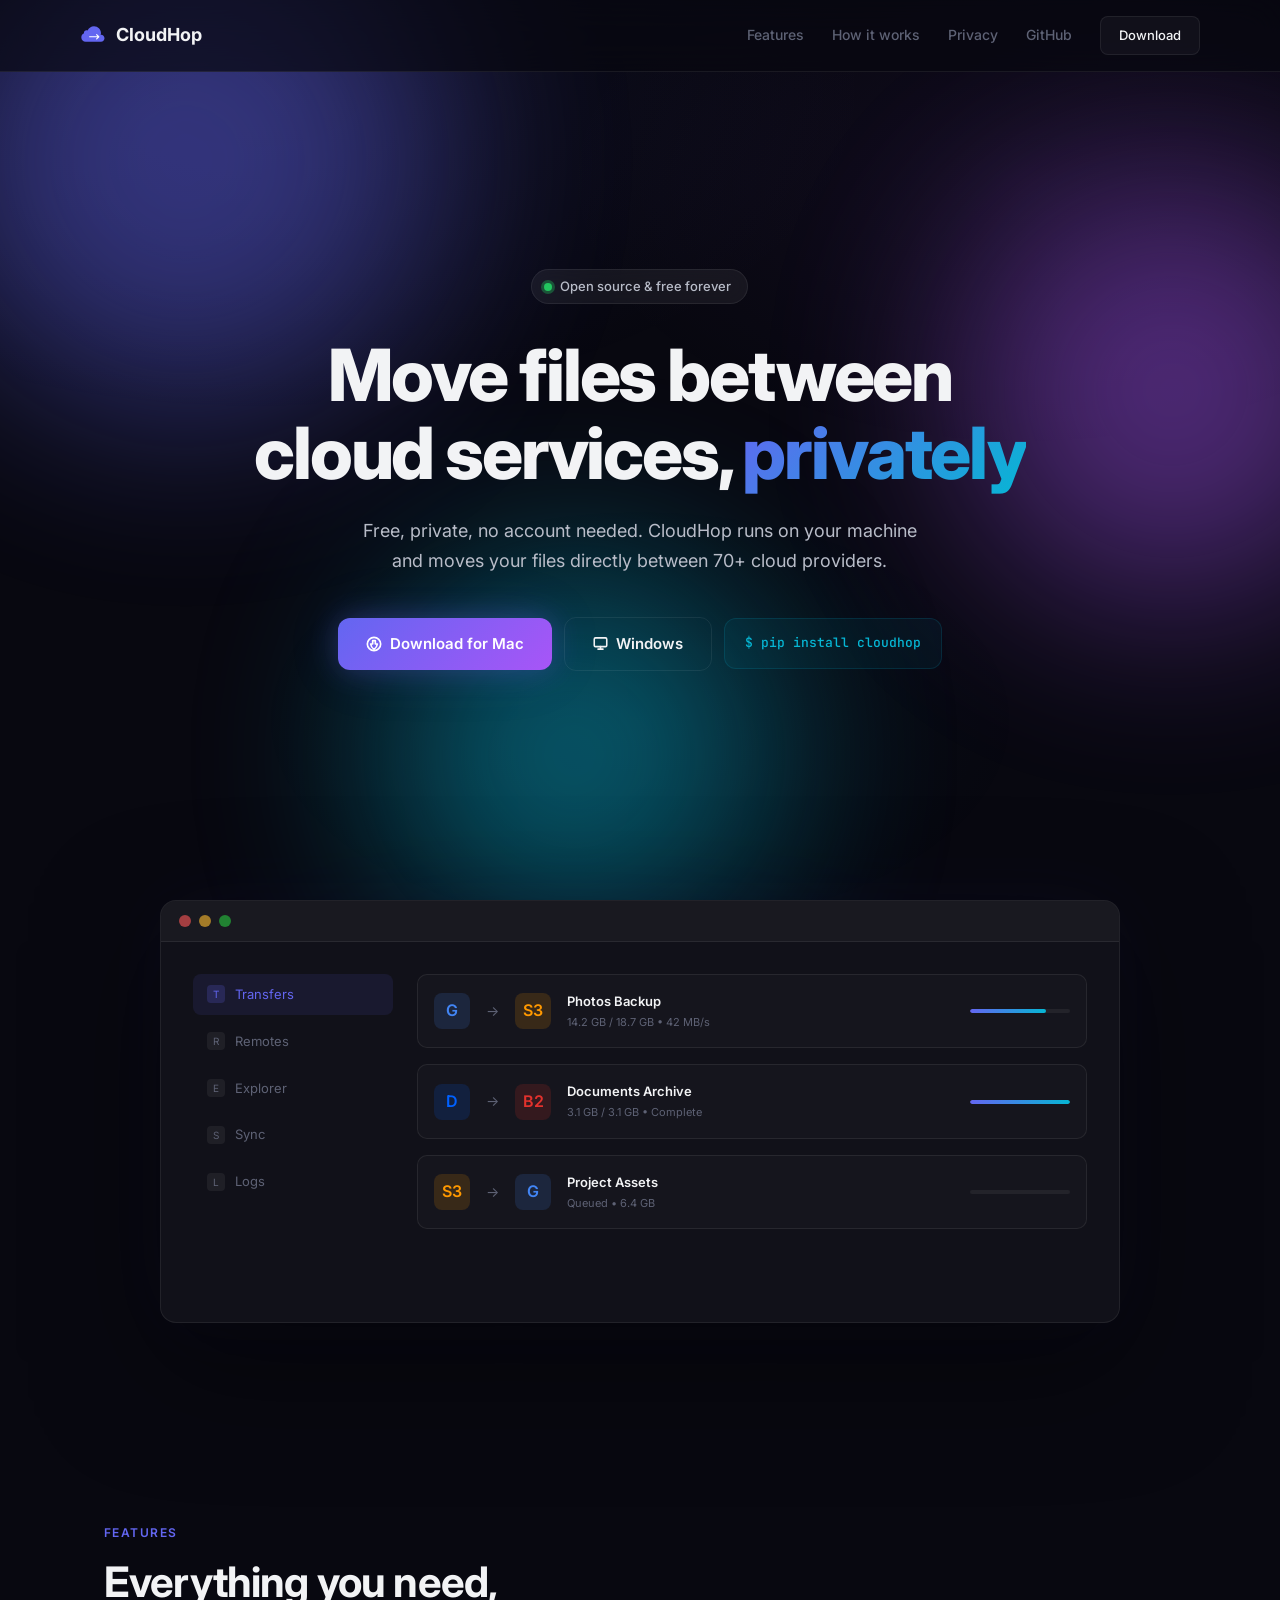
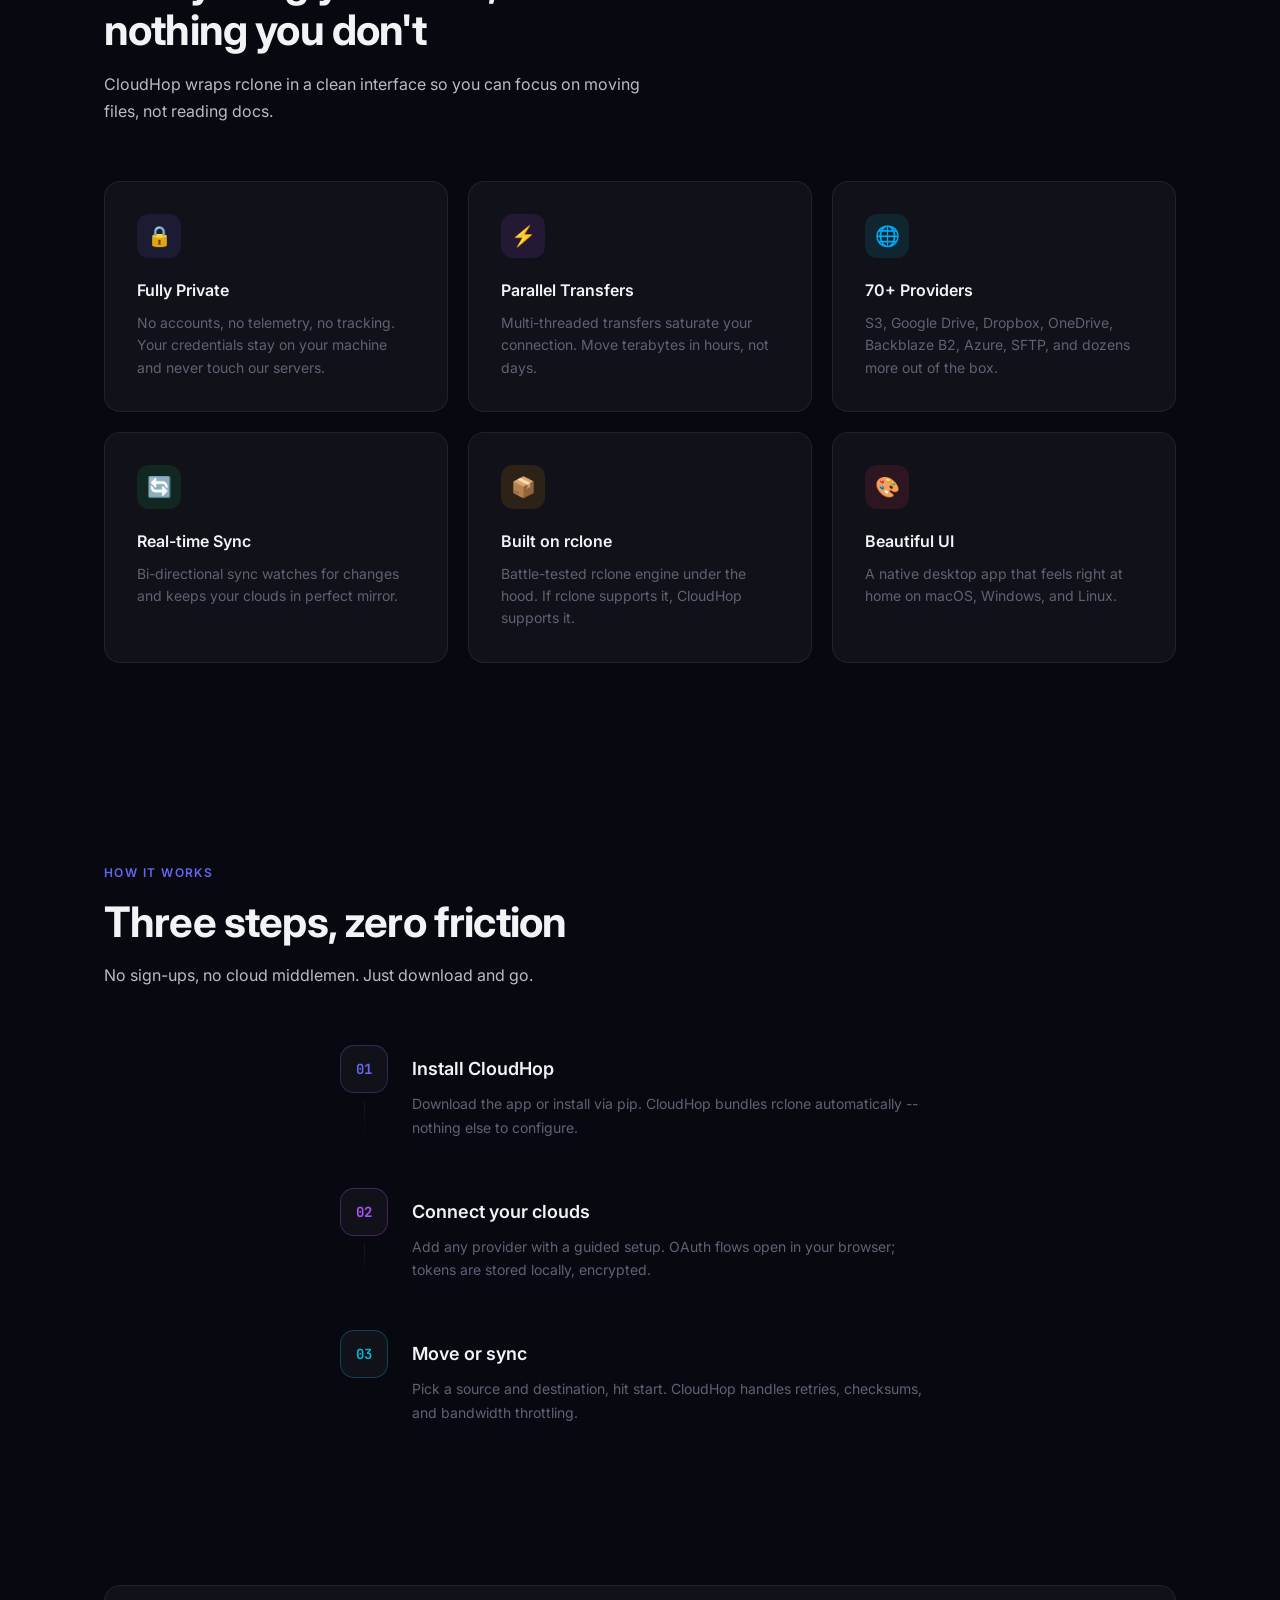
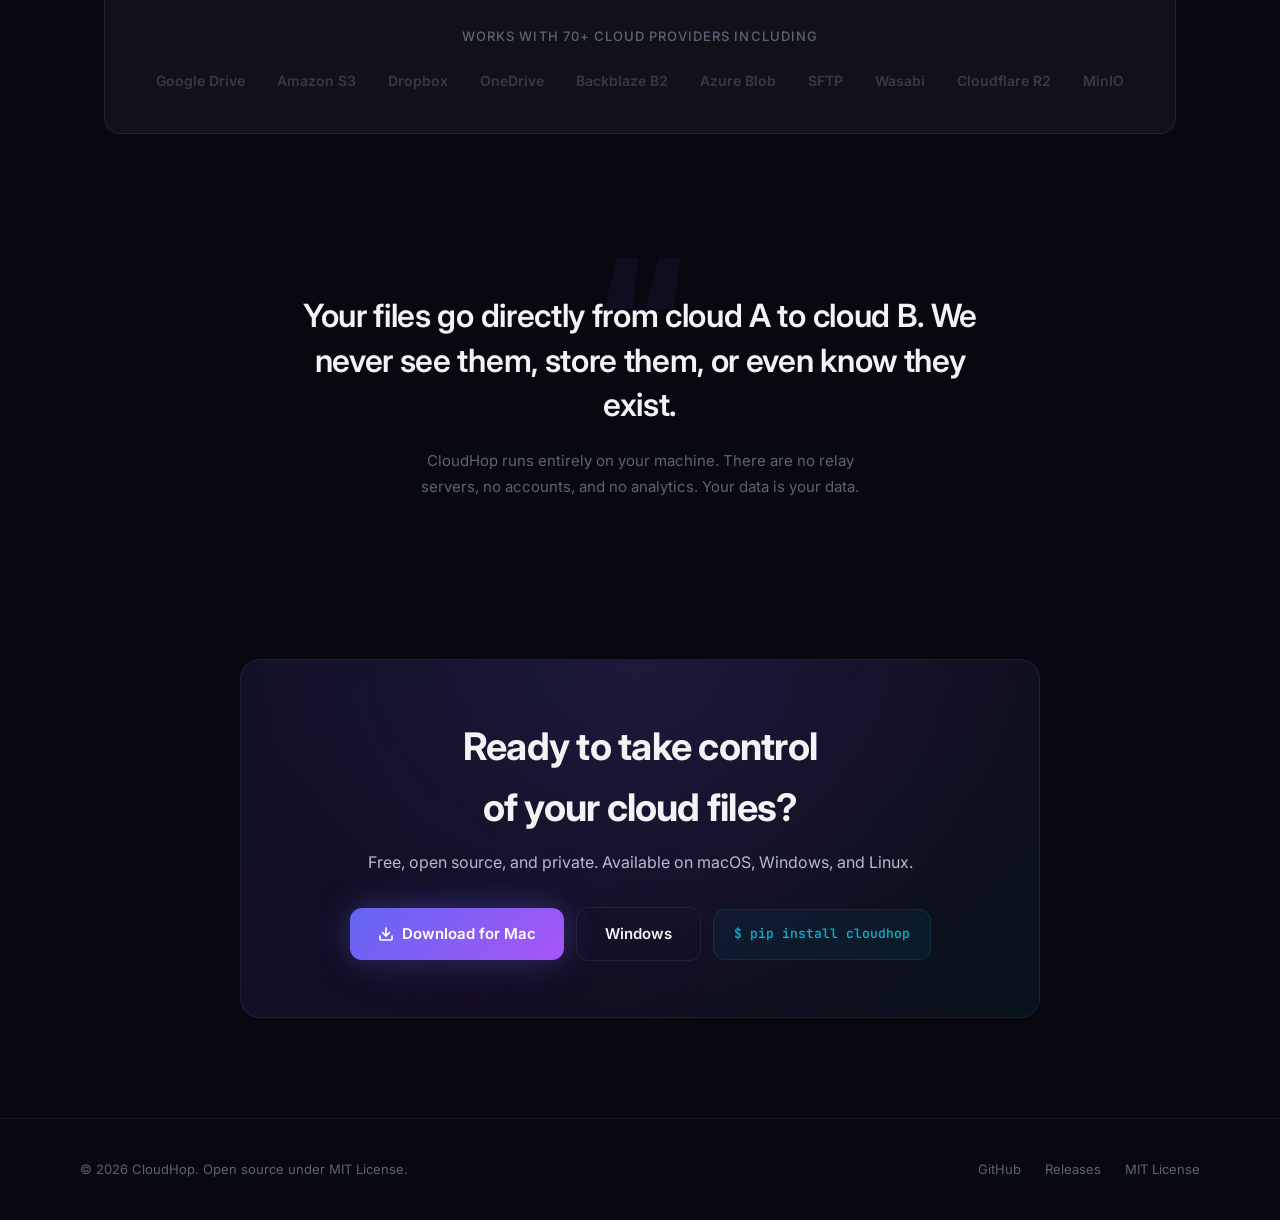
==== index.html @ 7183f5c7 "Replace placeholder logo with official CloudHop SVG" ====
<!DOCTYPE html>
<html lang="en">
<head>
<meta charset="UTF-8">
<meta name="viewport" content="width=device-width, initial-scale=1.0">
<title>CloudHop - Move files between cloud services, privately</title>
<link rel="preconnect" href="https://fonts.googleapis.com">
<link rel="preconnect" href="https://fonts.gstatic.com" crossorigin>
<link href="https://fonts.googleapis.com/css2?family=Inter:wght@400;500;600;700;800&family=JetBrains+Mono:wght@400;500&display=swap" rel="stylesheet">
<style>
/* ── Reset ── */
*, *::before, *::after { margin: 0; padding: 0; box-sizing: border-box; }

/* ── Tokens ── */
:root {
  --bg: #080810;
  --surface: rgba(255,255,255,0.04);
  --border: rgba(255,255,255,0.07);
  --text: #b8bcc8;
  --text-dim: #5e6275;
  --text-bright: #f2f3f5;
  --indigo: #6366f1;
  --purple: #a855f7;
  --cyan: #06b6d4;
  --font: 'Inter', -apple-system, sans-serif;
  --mono: 'JetBrains Mono', monospace;
}

html { scroll-behavior: smooth; }

body {
  font-family: var(--font);
  background: var(--bg);
  color: var(--text);
  line-height: 1.6;
  overflow-x: hidden;
}

/* ── Gradient mesh (variant C background) ── */
body::before {
  content: '';
  position: fixed;
  inset: 0;
  background:
    radial-gradient(ellipse 80% 60% at 20% 10%, rgba(99,102,241,0.08) 0%, transparent 60%),
    radial-gradient(ellipse 60% 50% at 80% 20%, rgba(168,85,247,0.06) 0%, transparent 60%),
    radial-gradient(ellipse 50% 40% at 50% 80%, rgba(6,182,212,0.05) 0%, transparent 60%);
  pointer-events: none;
  z-index: 0;
}

/* ── Utility ── */
.container { max-width: 1120px; margin: 0 auto; padding: 0 24px; position: relative; z-index: 1; }

/* ── Nav ── */
nav {
  position: fixed; top: 0; left: 0; right: 0;
  z-index: 100;
  padding: 16px 24px;
  backdrop-filter: blur(20px);
  background: rgba(8,8,16,0.7);
  border-bottom: 1px solid var(--border);
}
nav .nav-inner {
  max-width: 1120px; margin: 0 auto;
  display: flex; align-items: center; justify-content: space-between;
}
nav .logo {
  font-weight: 700; font-size: 18px; color: var(--text-bright);
  text-decoration: none; display: flex; align-items: center; gap: 8px;
}
nav .logo-icon {
  width: 28px; height: 28px; border-radius: 8px;
  background: linear-gradient(135deg, var(--indigo), var(--cyan));
  display: flex; align-items: center; justify-content: center;
  font-size: 14px;
}
nav .nav-links { display: flex; align-items: center; gap: 28px; }
nav .nav-links a {
  color: var(--text-dim); text-decoration: none; font-size: 14px; font-weight: 500;
  transition: color 0.2s;
}
nav .nav-links a:hover { color: var(--text-bright); }
nav .nav-links .nav-cta {
  padding: 8px 18px; border-radius: 8px; font-size: 13px;
  background: var(--surface); border: 1px solid var(--border);
  color: var(--text-bright); transition: background 0.2s, border-color 0.2s;
}
nav .nav-links .nav-cta:hover { background: rgba(255,255,255,0.08); border-color: rgba(255,255,255,0.14); }

/* ════════════════════════════════════════════
   HERO 1: Orbs + Badge
   ════════════════════════════════════════════ */
.hero {
  position: relative;
  min-height: 100vh;
  display: flex;
  align-items: center;
  justify-content: center;
  text-align: center;
  overflow: hidden;
  padding: 120px 24px 80px;
}

/* ── Floating Orbs ── */
.orb {
  position: absolute;
  border-radius: 50%;
  filter: blur(100px);
  opacity: 0.45;
  pointer-events: none;
  will-change: transform;
}
.orb--indigo {
  width: 500px; height: 500px;
  background: var(--indigo);
  top: -10%; left: -5%;
  animation: drift-indigo 18s ease-in-out infinite;
}
.orb--purple {
  width: 420px; height: 420px;
  background: var(--purple);
  top: 20%; right: -8%;
  animation: drift-purple 22s ease-in-out infinite;
}
.orb--cyan {
  width: 380px; height: 380px;
  background: var(--cyan);
  bottom: -5%; left: 30%;
  animation: drift-cyan 20s ease-in-out infinite;
}

@keyframes drift-indigo {
  0%, 100% { transform: translate(0, 0) scale(1); }
  25%      { transform: translate(60px, 40px) scale(1.05); }
  50%      { transform: translate(30px, 80px) scale(0.95); }
  75%      { transform: translate(-30px, 50px) scale(1.02); }
}
@keyframes drift-purple {
  0%, 100% { transform: translate(0, 0) scale(1); }
  25%      { transform: translate(-50px, 30px) scale(0.97); }
  50%      { transform: translate(-70px, -40px) scale(1.04); }
  75%      { transform: translate(20px, -20px) scale(0.98); }
}
@keyframes drift-cyan {
  0%, 100% { transform: translate(0, 0) scale(1); }
  25%      { transform: translate(40px, -50px) scale(1.03); }
  50%      { transform: translate(-30px, -30px) scale(0.96); }
  75%      { transform: translate(-60px, 20px) scale(1.01); }
}

/* ── Pill Badge ── */
.hero-badge {
  display: inline-flex;
  align-items: center;
  gap: 8px;
  padding: 6px 16px 6px 12px;
  border-radius: 999px;
  background: rgba(255,255,255,0.06);
  border: 1px solid var(--border);
  font-size: 13px;
  font-weight: 500;
  color: var(--text);
  margin-bottom: 32px;
  backdrop-filter: blur(12px);
}
.hero-badge .pulse-dot {
  width: 8px; height: 8px;
  border-radius: 50%;
  background: #22c55e;
  position: relative;
  flex-shrink: 0;
}
.hero-badge .pulse-dot::before {
  content: '';
  position: absolute;
  inset: -3px;
  border-radius: 50%;
  background: rgba(34,197,94,0.35);
  animation: pulse-ring 2s ease-out infinite;
}
@keyframes pulse-ring {
  0%   { transform: scale(1); opacity: 0.6; }
  100% { transform: scale(2.2); opacity: 0; }
}

/* ── Hero Content ── */
.hero-content {
  position: relative;
  z-index: 2;
  max-width: 780px;
}
.hero h1 {
  font-size: clamp(40px, 6vw, 72px);
  font-weight: 800;
  line-height: 1.08;
  color: var(--text-bright);
  letter-spacing: -0.03em;
  margin-bottom: 24px;
}
.hero h1 .gradient-word {
  background: linear-gradient(135deg, var(--indigo), var(--cyan));
  -webkit-background-clip: text;
  -webkit-text-fill-color: transparent;
  background-clip: text;
}
.hero .subtitle {
  font-size: 18px;
  line-height: 1.7;
  color: var(--text);
  max-width: 560px;
  margin: 0 auto 40px;
}

/* ── Hero Buttons ── */
.hero-buttons {
  display: flex;
  align-items: center;
  justify-content: center;
  gap: 12px;
  flex-wrap: wrap;
}
.btn-primary {
  display: inline-flex; align-items: center; gap: 8px;
  padding: 14px 28px;
  border-radius: 12px;
  font-size: 15px; font-weight: 600;
  color: #fff;
  text-decoration: none;
  background: linear-gradient(135deg, var(--indigo), var(--purple));
  border: none; cursor: pointer;
  position: relative;
  transition: transform 0.2s, box-shadow 0.2s;
  box-shadow: 0 0 30px rgba(99,102,241,0.3), 0 0 60px rgba(99,102,241,0.1);
}
.btn-primary:hover {
  transform: translateY(-2px);
  box-shadow: 0 0 40px rgba(99,102,241,0.45), 0 0 80px rgba(99,102,241,0.15);
}
.btn-ghost {
  display: inline-flex; align-items: center; gap: 8px;
  padding: 14px 28px;
  border-radius: 12px;
  font-size: 15px; font-weight: 600;
  color: var(--text-bright);
  text-decoration: none;
  background: transparent;
  border: 1px solid var(--border);
  cursor: pointer;
  transition: background 0.2s, border-color 0.2s;
}
.btn-ghost:hover { background: rgba(255,255,255,0.06); border-color: rgba(255,255,255,0.15); }
.btn-code {
  display: inline-flex; align-items: center; gap: 8px;
  padding: 14px 20px;
  border-radius: 12px;
  font-family: var(--mono);
  font-size: 13px; font-weight: 500;
  color: var(--cyan);
  text-decoration: none;
  background: rgba(6,182,212,0.06);
  border: 1px solid rgba(6,182,212,0.15);
  cursor: pointer;
  transition: background 0.2s, border-color 0.2s;
}
.btn-code:hover { background: rgba(6,182,212,0.1); border-color: rgba(6,182,212,0.25); }

/* ════════════════════════════════════════════
   Floating Screenshot
   ════════════════════════════════════════════ */
.screenshot-section {
  padding: 0 24px 100px;
  position: relative; z-index: 1;
}
.floating-screen {
  max-width: 960px;
  margin: 0 auto;
  border-radius: 16px;
  border: 1px solid var(--border);
  background: var(--surface);
  overflow: hidden;
  box-shadow: 0 40px 120px rgba(0,0,0,0.5), 0 0 80px rgba(99,102,241,0.06);
}
.screen-bar {
  display: flex; align-items: center; gap: 8px;
  padding: 14px 18px;
  background: rgba(255,255,255,0.03);
  border-bottom: 1px solid var(--border);
}
.screen-dot {
  width: 12px; height: 12px; border-radius: 50%;
  background: rgba(255,255,255,0.08);
}
.screen-dot:first-child { background: rgba(255,87,87,0.6); }
.screen-dot:nth-child(2) { background: rgba(255,189,46,0.6); }
.screen-dot:nth-child(3) { background: rgba(39,201,63,0.6); }
.screen-body {
  padding: 32px;
  min-height: 380px;
  display: flex;
  gap: 24px;
}
.screen-sidebar {
  width: 200px;
  flex-shrink: 0;
  display: flex;
  flex-direction: column;
  gap: 6px;
}
.screen-sidebar-item {
  padding: 10px 14px;
  border-radius: 8px;
  font-size: 13px;
  color: var(--text-dim);
  display: flex; align-items: center; gap: 10px;
}
.screen-sidebar-item.active {
  background: rgba(99,102,241,0.1);
  color: var(--indigo);
}
.screen-sidebar-icon {
  width: 18px; height: 18px;
  border-radius: 4px;
  background: rgba(255,255,255,0.06);
  display: flex; align-items: center; justify-content: center;
  font-size: 10px;
}
.screen-sidebar-item.active .screen-sidebar-icon {
  background: rgba(99,102,241,0.2);
}
.screen-main {
  flex: 1;
  display: flex;
  flex-direction: column;
  gap: 16px;
}
.screen-transfer {
  display: flex;
  align-items: center;
  gap: 16px;
  padding: 16px;
  border-radius: 10px;
  background: rgba(255,255,255,0.02);
  border: 1px solid var(--border);
}
.screen-cloud-icon {
  width: 36px; height: 36px;
  border-radius: 8px;
  display: flex; align-items: center; justify-content: center;
  font-size: 16px; font-weight: 600;
  flex-shrink: 0;
}
.screen-cloud-icon.gdrive { background: rgba(66,133,244,0.15); color: #4285f4; }
.screen-cloud-icon.s3 { background: rgba(255,153,0,0.15); color: #ff9900; }
.screen-cloud-icon.drop { background: rgba(0,97,255,0.15); color: #0061ff; }
.screen-cloud-icon.b2 { background: rgba(227,50,45,0.15); color: #e3322d; }
.screen-transfer-arrow {
  color: var(--text-dim); font-size: 14px; flex-shrink: 0;
}
.screen-transfer-info { flex: 1; }
.screen-transfer-name { font-size: 13px; font-weight: 600; color: var(--text-bright); }
.screen-transfer-meta { font-size: 11px; color: var(--text-dim); margin-top: 2px; }
.screen-transfer-progress {
  width: 100px; height: 4px;
  border-radius: 2px;
  background: rgba(255,255,255,0.06);
  overflow: hidden;
  flex-shrink: 0;
}
.screen-transfer-progress-bar {
  height: 100%;
  border-radius: 2px;
  background: linear-gradient(90deg, var(--indigo), var(--cyan));
}

/* ════════════════════════════════════════════
   Features Section
   ════════════════════════════════════════════ */
.features {
  padding: 100px 24px;
  position: relative; z-index: 1;
}
.section-label {
  font-size: 12px;
  font-weight: 600;
  text-transform: uppercase;
  letter-spacing: 0.12em;
  color: var(--indigo);
  margin-bottom: 16px;
}
.section-title {
  font-size: clamp(28px, 4vw, 42px);
  font-weight: 700;
  color: var(--text-bright);
  letter-spacing: -0.02em;
  margin-bottom: 16px;
  line-height: 1.15;
}
.section-subtitle {
  font-size: 16px;
  color: var(--text);
  max-width: 540px;
  line-height: 1.7;
  margin-bottom: 56px;
}
.features-grid {
  display: grid;
  grid-template-columns: repeat(3, 1fr);
  gap: 20px;
}
.feature-card {
  padding: 32px;
  border-radius: 16px;
  background: var(--surface);
  border: 1px solid var(--border);
  transition: border-color 0.3s, background 0.3s;
}
.feature-card:hover {
  border-color: rgba(255,255,255,0.12);
  background: rgba(255,255,255,0.06);
}
.feature-icon {
  width: 44px; height: 44px;
  border-radius: 12px;
  display: flex; align-items: center; justify-content: center;
  font-size: 20px;
  margin-bottom: 20px;
}
.feature-icon.indigo { background: rgba(99,102,241,0.12); color: var(--indigo); }
.feature-icon.purple { background: rgba(168,85,247,0.12); color: var(--purple); }
.feature-icon.cyan   { background: rgba(6,182,212,0.12); color: var(--cyan); }
.feature-icon.green  { background: rgba(34,197,94,0.12); color: #22c55e; }
.feature-icon.amber  { background: rgba(245,158,11,0.12); color: #f59e0b; }
.feature-icon.rose   { background: rgba(244,63,94,0.12); color: #f43f5e; }
.feature-card h3 {
  font-size: 16px; font-weight: 600;
  color: var(--text-bright);
  margin-bottom: 8px;
}
.feature-card p {
  font-size: 14px;
  color: var(--text-dim);
  line-height: 1.6;
}

/* ════════════════════════════════════════════
   How It Works - Vertical Timeline
   ════════════════════════════════════════════ */
.how-it-works {
  padding: 100px 24px;
  position: relative; z-index: 1;
}
.timeline {
  max-width: 600px;
  margin: 0 auto;
  display: flex;
  flex-direction: column;
  gap: 0;
}
.timeline-step {
  display: flex;
  gap: 24px;
  position: relative;
  padding-bottom: 48px;
}
.timeline-step:last-child { padding-bottom: 0; }
.timeline-line {
  display: flex;
  flex-direction: column;
  align-items: center;
  flex-shrink: 0;
  width: 48px;
}
.timeline-number {
  width: 48px; height: 48px;
  border-radius: 14px;
  display: flex; align-items: center; justify-content: center;
  font-family: var(--mono);
  font-size: 14px; font-weight: 700;
  color: var(--text-bright);
  background: var(--surface);
  border: 1px solid var(--border);
  flex-shrink: 0;
}
.timeline-step:nth-child(1) .timeline-number { border-color: rgba(99,102,241,0.3); color: var(--indigo); }
.timeline-step:nth-child(2) .timeline-number { border-color: rgba(168,85,247,0.3); color: var(--purple); }
.timeline-step:nth-child(3) .timeline-number { border-color: rgba(6,182,212,0.3); color: var(--cyan); }
.timeline-connector {
  width: 1px;
  flex: 1;
  background: linear-gradient(to bottom, var(--border), transparent);
  margin-top: 8px;
}
.timeline-content {
  padding-top: 10px;
}
.timeline-content h3 {
  font-size: 18px;
  font-weight: 600;
  color: var(--text-bright);
  margin-bottom: 8px;
}
.timeline-content p {
  font-size: 14px;
  color: var(--text-dim);
  line-height: 1.7;
}

/* ════════════════════════════════════════════
   Providers Bar
   ════════════════════════════════════════════ */
.providers {
  padding: 60px 24px;
  position: relative; z-index: 1;
}
.providers-inner {
  text-align: center;
  padding: 40px;
  border-radius: 16px;
  border: 1px solid var(--border);
  background: var(--surface);
}
.providers-inner p {
  font-size: 13px;
  color: var(--text-dim);
  margin-bottom: 24px;
  text-transform: uppercase;
  letter-spacing: 0.08em;
  font-weight: 500;
}
.provider-logos {
  display: flex;
  align-items: center;
  justify-content: center;
  gap: 32px;
  flex-wrap: wrap;
}
.provider-logo {
  font-size: 14px;
  font-weight: 600;
  color: var(--text-dim);
  opacity: 0.5;
  transition: opacity 0.2s;
}
.provider-logo:hover { opacity: 0.9; }

/* ════════════════════════════════════════════
   Privacy Quote
   ════════════════════════════════════════════ */
.privacy {
  padding: 100px 24px;
  position: relative; z-index: 1;
}
.privacy-inner {
  max-width: 700px;
  margin: 0 auto;
  text-align: center;
  position: relative;
}
.privacy-quote-mark {
  font-size: 180px;
  font-weight: 800;
  line-height: 1;
  color: rgba(99,102,241,0.07);
  position: absolute;
  top: -60px;
  left: 50%;
  transform: translateX(-50%);
  pointer-events: none;
  user-select: none;
}
.privacy blockquote {
  font-size: clamp(22px, 3vw, 32px);
  font-weight: 600;
  color: var(--text-bright);
  line-height: 1.4;
  margin-bottom: 20px;
  position: relative;
  letter-spacing: -0.01em;
}
.privacy .privacy-sub {
  font-size: 15px;
  color: var(--text-dim);
  line-height: 1.7;
  max-width: 480px;
  margin: 0 auto;
}

/* ════════════════════════════════════════════
   Download CTA Card
   ════════════════════════════════════════════ */
.download-section {
  padding: 60px 24px 100px;
  position: relative; z-index: 1;
}
.download-card {
  max-width: 800px;
  margin: 0 auto;
  padding: 56px 48px;
  border-radius: 20px;
  text-align: center;
  background: linear-gradient(135deg, rgba(99,102,241,0.1), rgba(168,85,247,0.08), rgba(6,182,212,0.06));
  border: 1px solid rgba(99,102,241,0.15);
  position: relative;
  overflow: hidden;
}
.download-card::before {
  content: '';
  position: absolute;
  inset: 0;
  background: radial-gradient(ellipse at 50% 0%, rgba(99,102,241,0.12) 0%, transparent 70%);
  pointer-events: none;
}
.download-card h2 {
  font-size: clamp(26px, 3.5vw, 38px);
  font-weight: 700;
  color: var(--text-bright);
  margin-bottom: 12px;
  position: relative;
  letter-spacing: -0.02em;
}
.download-card p {
  font-size: 16px;
  color: var(--text);
  margin-bottom: 32px;
  position: relative;
}
.download-buttons {
  display: flex;
  align-items: center;
  justify-content: center;
  gap: 12px;
  flex-wrap: wrap;
  position: relative;
}

/* ════════════════════════════════════════════
   Footer
   ════════════════════════════════════════════ */
footer {
  padding: 40px 24px;
  border-top: 1px solid var(--border);
  position: relative; z-index: 1;
}
.footer-inner {
  max-width: 1120px;
  margin: 0 auto;
  display: flex;
  align-items: center;
  justify-content: space-between;
}
.footer-left {
  font-size: 13px;
  color: var(--text-dim);
}
.footer-links {
  display: flex;
  gap: 24px;
}
.footer-links a {
  font-size: 13px;
  color: var(--text-dim);
  text-decoration: none;
  transition: color 0.2s;
}
.footer-links a:hover { color: var(--text-bright); }

/* ════════════════════════════════════════════
   Responsive
   ════════════════════════════════════════════ */
@media (max-width: 768px) {
  .features-grid { grid-template-columns: 1fr; }
  .screen-sidebar { display: none; }
  .screen-body { padding: 20px; }
  .hero-buttons { flex-direction: column; align-items: center; }
  .footer-inner { flex-direction: column; gap: 16px; text-align: center; }
  nav .nav-links a:not(.nav-cta) { display: none; }
}
@media (max-width: 480px) {
  .hero h1 { font-size: 32px; }
  .download-card { padding: 36px 24px; }
  .providers-inner { padding: 24px; }
  .provider-logos { gap: 18px; }
}
</style>
</head>
<body>

<!-- ── Nav ── -->
<nav>
  <div class="nav-inner">
    <a href="#" class="logo">
      <svg width="28" height="28" viewBox="0 0 64 64" fill="none"><path d="M48 28c0-8.8-7.2-16-16-16-6.5 0-12.1 3.9-14.6 9.5C16.5 21.2 15.8 21 15 21c-3.3 0-6 2.7-6 6 0 .4 0 .8.1 1.1C5.5 29.5 3 33.2 3 37.5 3 43 7.5 47.5 13 47.5h35c4.4 0 8-3.6 8-8s-3.6-8-8-8c-.3 0-.7 0-1 .1.6-1.1 1-2.3 1-3.6z" fill="#6366f1"/><path d="M22 36h20M38 31l5 5-5 5" stroke="white" stroke-width="2.5" stroke-linecap="round" stroke-linejoin="round"/></svg>
      CloudHop
    </a>
    <div class="nav-links">
      <a href="#features">Features</a>
      <a href="#how-it-works">How it works</a>
      <a href="#privacy">Privacy</a>
      <a href="https://github.com/husamsoboh-cyber/cloudhop" target="_blank">GitHub</a>
      <a href="#download" class="nav-cta">Download</a>
    </div>
  </div>
</nav>

<!-- ════════════════════════════════════════════
     HERO 1: Orbs + Badge
     ════════════════════════════════════════════ -->
<section class="hero">
  <!-- Floating Orbs -->
  <div class="orb orb--indigo"></div>
  <div class="orb orb--purple"></div>
  <div class="orb orb--cyan"></div>

  <div class="hero-content">
    <!-- Pill Badge -->
    <div class="hero-badge">
      <span class="pulse-dot"></span>
      Open source &amp; free forever
    </div>

    <h1>Move files between<br>cloud services, <span class="gradient-word">privately</span></h1>

    <p class="subtitle">Free, private, no account needed. CloudHop runs on your machine and moves your files directly between 70+ cloud providers.</p>

    <div class="hero-buttons">
      <a href="https://github.com/husamsoboh-cyber/cloudhop/releases/download/v0.6.0/CloudHop-0.6.0-mac.dmg" class="btn-primary">
        <svg width="16" height="16" viewBox="0 0 24 24" fill="none" stroke="currentColor" stroke-width="2.5" stroke-linecap="round" stroke-linejoin="round"><path d="M12 2a10 10 0 1 0 0 20 10 10 0 0 0 0-20z"/><path d="M17.13 12c-.5 3.5-2 5.5-5.13 8-3.13-2.5-4.63-4.5-5.13-8h3.13V7h4v5h3.13z"/></svg>
        Download for Mac
      </a>
      <a href="https://github.com/husamsoboh-cyber/cloudhop/releases/download/v0.6.0/CloudHop-main-windows.zip" class="btn-ghost">
        <svg width="15" height="15" viewBox="0 0 24 24" fill="none" stroke="currentColor" stroke-width="2.5" stroke-linecap="round" stroke-linejoin="round"><rect x="2" y="3" width="20" height="14" rx="2"/><path d="M8 21h8"/><path d="M12 17v4"/></svg>
        Windows
      </a>
      <a href="https://pypi.org/project/cloudhop/" class="btn-code" target="_blank">$ pip install cloudhop</a>
    </div>
  </div>
</section>

<!-- ── Floating Screenshot ── -->
<section class="screenshot-section">
  <div class="container">
    <div class="floating-screen">
      <div class="screen-bar">
        <div class="screen-dot"></div>
        <div class="screen-dot"></div>
        <div class="screen-dot"></div>
      </div>
      <div class="screen-body">
        <div class="screen-sidebar">
          <div class="screen-sidebar-item active">
            <div class="screen-sidebar-icon">T</div>
            Transfers
          </div>
          <div class="screen-sidebar-item">
            <div class="screen-sidebar-icon">R</div>
            Remotes
          </div>
          <div class="screen-sidebar-item">
            <div class="screen-sidebar-icon">E</div>
            Explorer
          </div>
          <div class="screen-sidebar-item">
            <div class="screen-sidebar-icon">S</div>
            Sync
          </div>
          <div class="screen-sidebar-item">
            <div class="screen-sidebar-icon">L</div>
            Logs
          </div>
        </div>
        <div class="screen-main">
          <!-- Transfer 1 -->
          <div class="screen-transfer">
            <div class="screen-cloud-icon gdrive">G</div>
            <div class="screen-transfer-arrow">&rarr;</div>
            <div class="screen-cloud-icon s3">S3</div>
            <div class="screen-transfer-info">
              <div class="screen-transfer-name">Photos Backup</div>
              <div class="screen-transfer-meta">14.2 GB / 18.7 GB &bull; 42 MB/s</div>
            </div>
            <div class="screen-transfer-progress">
              <div class="screen-transfer-progress-bar" style="width:76%"></div>
            </div>
          </div>
          <!-- Transfer 2 -->
          <div class="screen-transfer">
            <div class="screen-cloud-icon drop">D</div>
            <div class="screen-transfer-arrow">&rarr;</div>
            <div class="screen-cloud-icon b2">B2</div>
            <div class="screen-transfer-info">
              <div class="screen-transfer-name">Documents Archive</div>
              <div class="screen-transfer-meta">3.1 GB / 3.1 GB &bull; Complete</div>
            </div>
            <div class="screen-transfer-progress">
              <div class="screen-transfer-progress-bar" style="width:100%"></div>
            </div>
          </div>
          <!-- Transfer 3 -->
          <div class="screen-transfer">
            <div class="screen-cloud-icon s3">S3</div>
            <div class="screen-transfer-arrow">&rarr;</div>
            <div class="screen-cloud-icon gdrive">G</div>
            <div class="screen-transfer-info">
              <div class="screen-transfer-name">Project Assets</div>
              <div class="screen-transfer-meta">Queued &bull; 6.4 GB</div>
            </div>
            <div class="screen-transfer-progress">
              <div class="screen-transfer-progress-bar" style="width:0%"></div>
            </div>
          </div>
        </div>
      </div>
    </div>
  </div>
</section>

<!-- ── Features ── -->
<section class="features" id="features">
  <div class="container">
    <div class="section-label">Features</div>
    <h2 class="section-title">Everything you need,<br>nothing you don't</h2>
    <p class="section-subtitle">CloudHop wraps rclone in a clean interface so you can focus on moving files, not reading docs.</p>
    <div class="features-grid">
      <div class="feature-card">
        <div class="feature-icon indigo">&#x1f512;</div>
        <h3>Fully Private</h3>
        <p>No accounts, no telemetry, no tracking. Your credentials stay on your machine and never touch our servers.</p>
      </div>
      <div class="feature-card">
        <div class="feature-icon purple">&#x26a1;</div>
        <h3>Parallel Transfers</h3>
        <p>Multi-threaded transfers saturate your connection. Move terabytes in hours, not days.</p>
      </div>
      <div class="feature-card">
        <div class="feature-icon cyan">&#x1f310;</div>
        <h3>70+ Providers</h3>
        <p>S3, Google Drive, Dropbox, OneDrive, Backblaze B2, Azure, SFTP, and dozens more out of the box.</p>
      </div>
      <div class="feature-card">
        <div class="feature-icon green">&#x1f504;</div>
        <h3>Real-time Sync</h3>
        <p>Bi-directional sync watches for changes and keeps your clouds in perfect mirror.</p>
      </div>
      <div class="feature-card">
        <div class="feature-icon amber">&#x1f4e6;</div>
        <h3>Built on rclone</h3>
        <p>Battle-tested rclone engine under the hood. If rclone supports it, CloudHop supports it.</p>
      </div>
      <div class="feature-card">
        <div class="feature-icon rose">&#x1f3a8;</div>
        <h3>Beautiful UI</h3>
        <p>A native desktop app that feels right at home on macOS, Windows, and Linux.</p>
      </div>
    </div>
  </div>
</section>

<!-- ── How It Works ── -->
<section class="how-it-works" id="how-it-works">
  <div class="container">
    <div class="section-label">How it works</div>
    <h2 class="section-title">Three steps, zero friction</h2>
    <p class="section-subtitle">No sign-ups, no cloud middlemen. Just download and go.</p>
    <div class="timeline">
      <div class="timeline-step">
        <div class="timeline-line">
          <div class="timeline-number">01</div>
          <div class="timeline-connector"></div>
        </div>
        <div class="timeline-content">
          <h3>Install CloudHop</h3>
          <p>Download the app or install via pip. CloudHop bundles rclone automatically -- nothing else to configure.</p>
        </div>
      </div>
      <div class="timeline-step">
        <div class="timeline-line">
          <div class="timeline-number">02</div>
          <div class="timeline-connector"></div>
        </div>
        <div class="timeline-content">
          <h3>Connect your clouds</h3>
          <p>Add any provider with a guided setup. OAuth flows open in your browser; tokens are stored locally, encrypted.</p>
        </div>
      </div>
      <div class="timeline-step">
        <div class="timeline-line">
          <div class="timeline-number">03</div>
        </div>
        <div class="timeline-content">
          <h3>Move or sync</h3>
          <p>Pick a source and destination, hit start. CloudHop handles retries, checksums, and bandwidth throttling.</p>
        </div>
      </div>
    </div>
  </div>
</section>

<!-- ── Providers Bar ── -->
<section class="providers">
  <div class="container">
    <div class="providers-inner">
      <p>Works with 70+ cloud providers including</p>
      <div class="provider-logos">
        <span class="provider-logo">Google Drive</span>
        <span class="provider-logo">Amazon S3</span>
        <span class="provider-logo">Dropbox</span>
        <span class="provider-logo">OneDrive</span>
        <span class="provider-logo">Backblaze B2</span>
        <span class="provider-logo">Azure Blob</span>
        <span class="provider-logo">SFTP</span>
        <span class="provider-logo">Wasabi</span>
        <span class="provider-logo">Cloudflare R2</span>
        <span class="provider-logo">MinIO</span>
      </div>
    </div>
  </div>
</section>

<!-- ── Privacy Quote ── -->
<section class="privacy" id="privacy">
  <div class="container">
    <div class="privacy-inner">
      <div class="privacy-quote-mark">&ldquo;</div>
      <blockquote>Your files go directly from cloud A to cloud B. We never see them, store them, or even know they exist.</blockquote>
      <p class="privacy-sub">CloudHop runs entirely on your machine. There are no relay servers, no accounts, and no analytics. Your data is your data.</p>
    </div>
  </div>
</section>

<!-- ── Download CTA ── -->
<section class="download-section" id="download">
  <div class="container">
    <div class="download-card">
      <h2>Ready to take control<br>of your cloud files?</h2>
      <p>Free, open source, and private. Available on macOS, Windows, and Linux.</p>
      <div class="download-buttons">
        <a href="https://github.com/husamsoboh-cyber/cloudhop/releases/download/v0.6.0/CloudHop-0.6.0-mac.dmg" class="btn-primary">
          <svg width="16" height="16" viewBox="0 0 24 24" fill="none" stroke="currentColor" stroke-width="2.5" stroke-linecap="round" stroke-linejoin="round"><path d="M21 15v4a2 2 0 0 1-2 2H5a2 2 0 0 1-2-2v-4"/><polyline points="7 10 12 15 17 10"/><line x1="12" y1="15" x2="12" y2="3"/></svg>
          Download for Mac
        </a>
        <a href="https://github.com/husamsoboh-cyber/cloudhop/releases/download/v0.6.0/CloudHop-main-windows.zip" class="btn-ghost">Windows</a>
        <a href="https://pypi.org/project/cloudhop/" class="btn-code" target="_blank">$ pip install cloudhop</a>
      </div>
    </div>
  </div>
</section>

<!-- ── Footer ── -->
<footer>
  <div class="footer-inner">
    <div class="footer-left">&copy; 2026 CloudHop. Open source under MIT License.</div>
    <div class="footer-links">
      <a href="https://github.com/husamsoboh-cyber/cloudhop" target="_blank">GitHub</a>
      <a href="https://github.com/husamsoboh-cyber/cloudhop/releases" target="_blank">Releases</a>
      <a href="https://github.com/husamsoboh-cyber/cloudhop/blob/main/LICENSE" target="_blank">MIT License</a>
    </div>
  </div>
</footer>

</body>
</html>
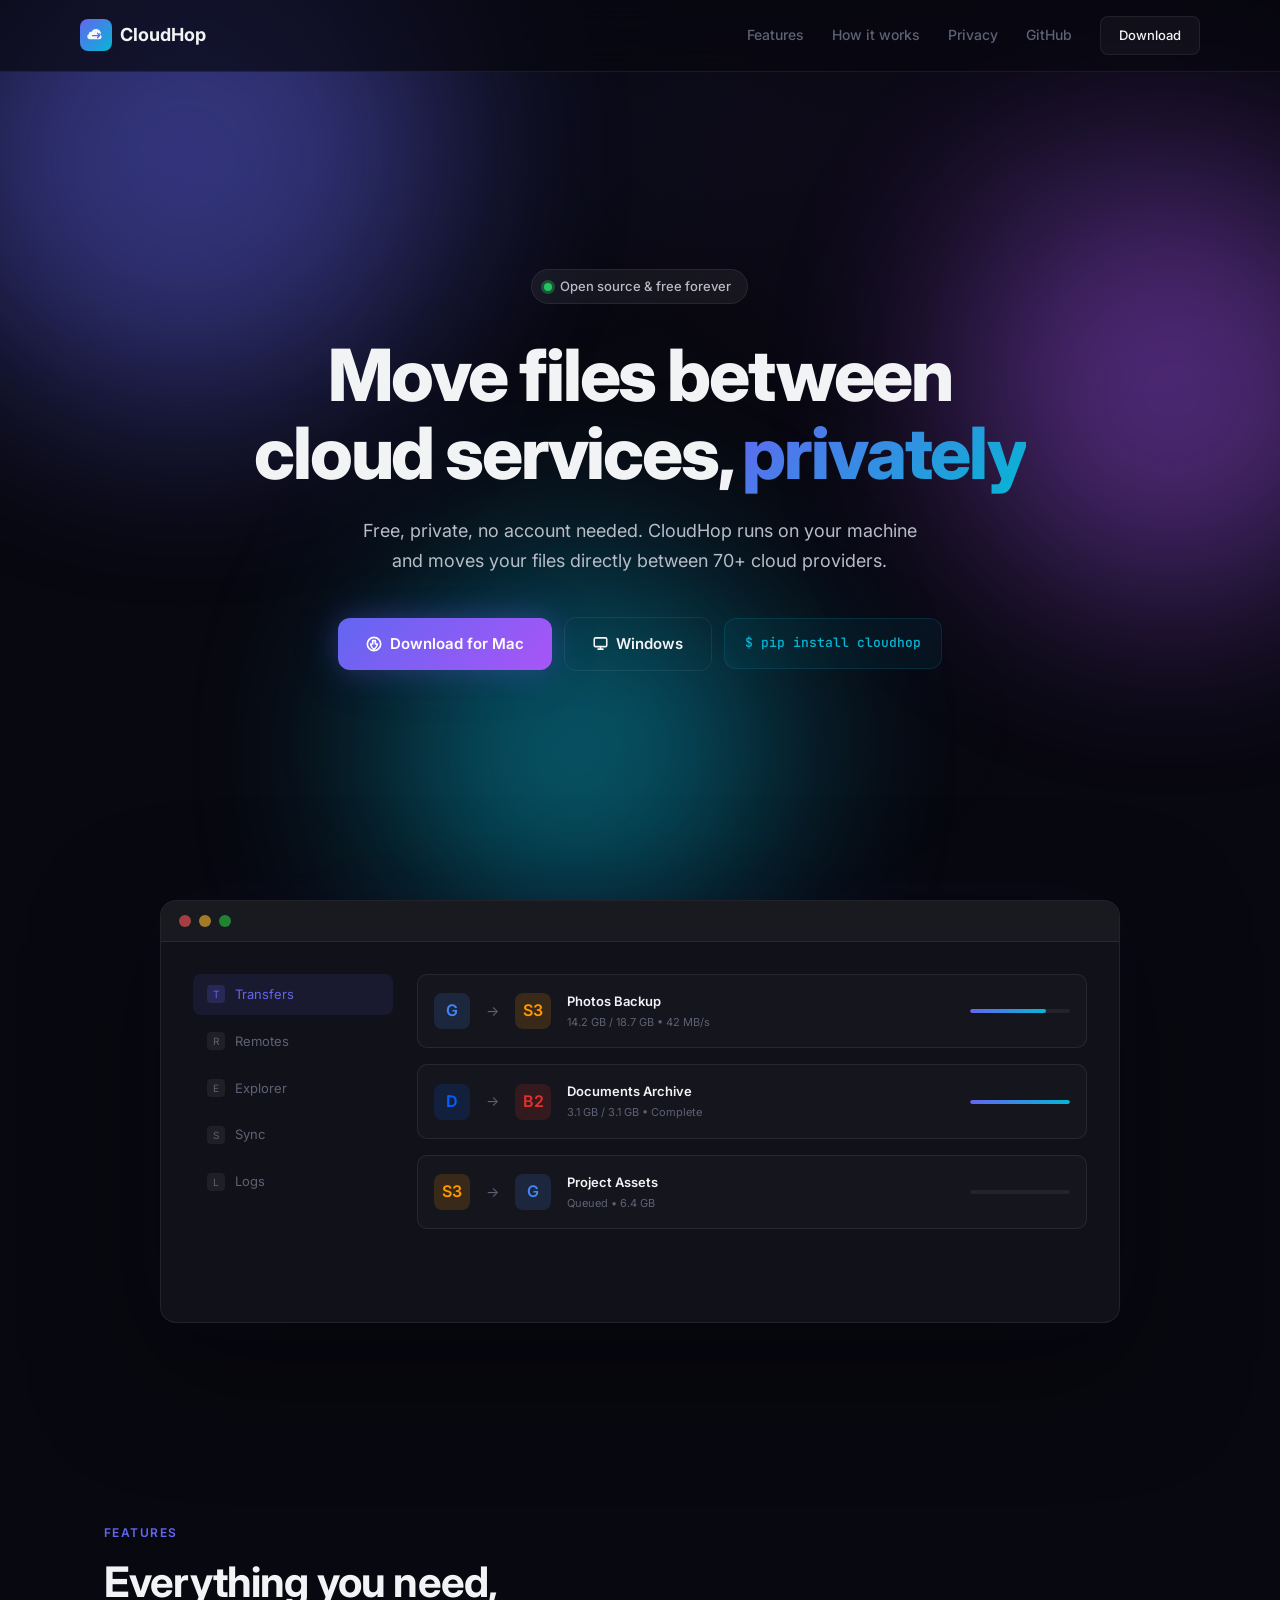
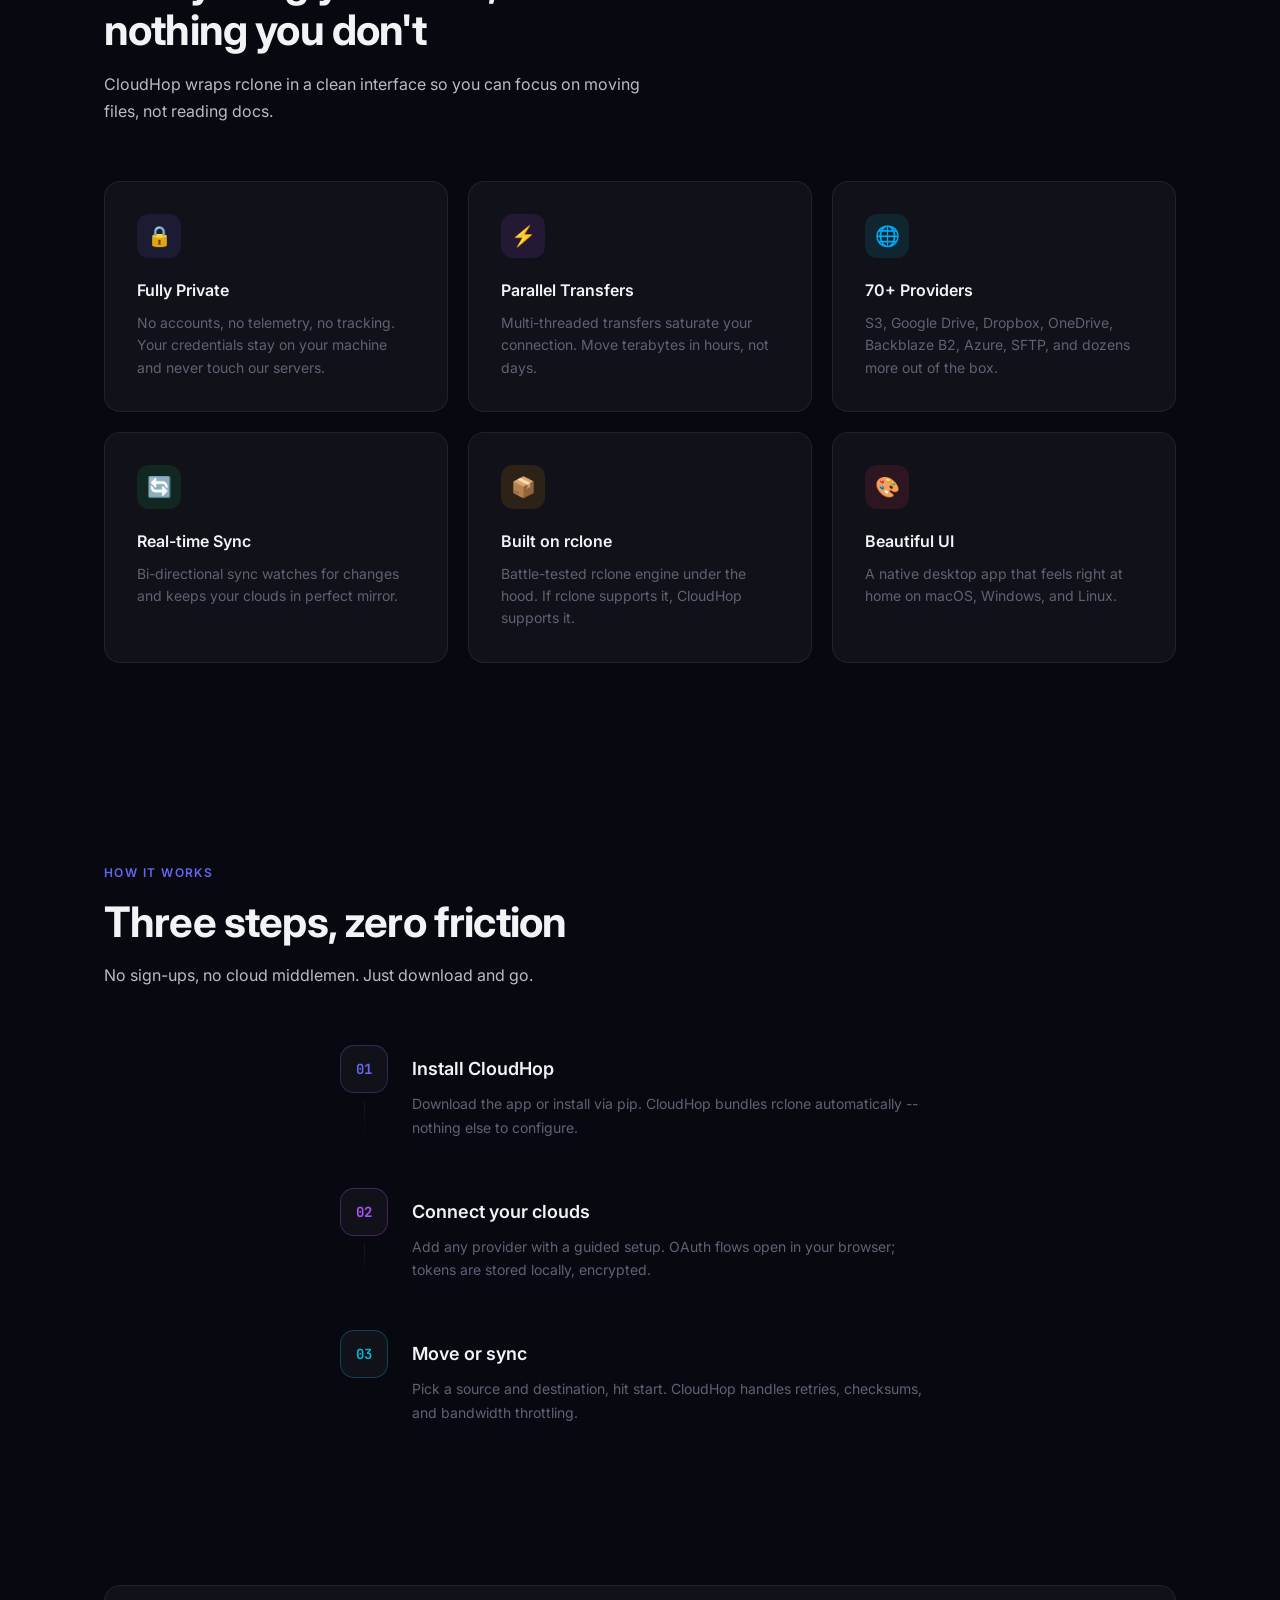
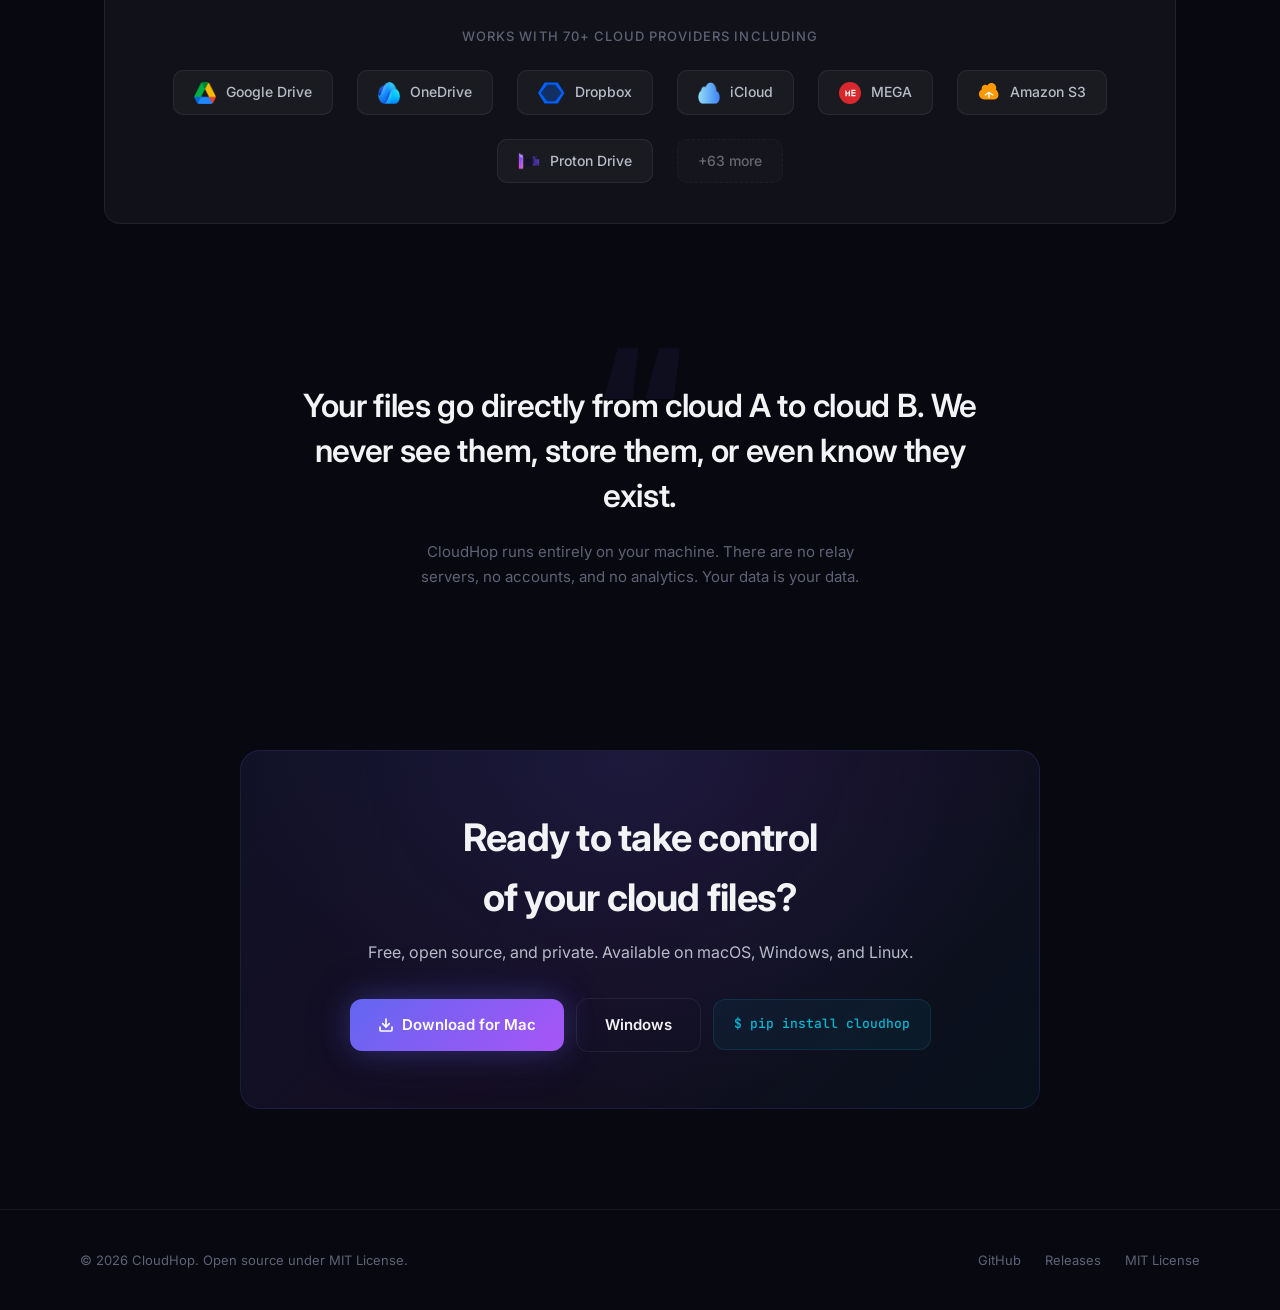
==== commit 8b5bc5e5: "Use official provider logos (base64 PNG for Google Drive, OneDrive, iCloud, Proton Drive + SVG for D" ====
--- a/index.html
+++ b/index.html
@@ -69,11 +69,8 @@
   font-weight: 700; font-size: 18px; color: var(--text-bright);
   text-decoration: none; display: flex; align-items: center; gap: 8px;
 }
-nav .logo-icon {
-  width: 28px; height: 28px; border-radius: 8px;
-  background: linear-gradient(135deg, var(--indigo), var(--cyan));
-  display: flex; align-items: center; justify-content: center;
-  font-size: 14px;
+nav .logo svg {
+  flex-shrink: 0;
 }
 nav .nav-links { display: flex; align-items: center; gap: 28px; }
 nav .nav-links a {
@@ -532,17 +529,27 @@
   display: flex;
   align-items: center;
   justify-content: center;
-  gap: 32px;
+  gap: 24px;
   flex-wrap: wrap;
 }
 .provider-logo {
+  display: flex;
+  align-items: center;
+  gap: 10px;
+  padding: 10px 20px;
+  border-radius: 10px;
+  background: rgba(255,255,255,0.04);
+  border: 1px solid var(--border);
   font-size: 14px;
-  font-weight: 600;
-  color: var(--text-dim);
-  opacity: 0.5;
-  transition: opacity 0.2s;
-}
-.provider-logo:hover { opacity: 0.9; }
+  font-weight: 500;
+  color: var(--text);
+  transition: border-color 0.2s, background 0.2s;
+}
+.provider-logo:hover {
+  border-color: rgba(99,102,241,0.3);
+  background: rgba(255,255,255,0.07);
+}
+.provider-logo svg, .provider-logo img { flex-shrink: 0; height: 22px; width: auto; }
 
 /* ════════════════════════════════════════════
    Privacy Quote
@@ -690,7 +697,7 @@
 <nav>
   <div class="nav-inner">
     <a href="#" class="logo">
-      <svg width="28" height="28" viewBox="0 0 64 64" fill="none"><path d="M48 28c0-8.8-7.2-16-16-16-6.5 0-12.1 3.9-14.6 9.5C16.5 21.2 15.8 21 15 21c-3.3 0-6 2.7-6 6 0 .4 0 .8.1 1.1C5.5 29.5 3 33.2 3 37.5 3 43 7.5 47.5 13 47.5h35c4.4 0 8-3.6 8-8s-3.6-8-8-8c-.3 0-.7 0-1 .1.6-1.1 1-2.3 1-3.6z" fill="#6366f1"/><path d="M22 36h20M38 31l5 5-5 5" stroke="white" stroke-width="2.5" stroke-linecap="round" stroke-linejoin="round"/></svg>
+      <svg width="32" height="32" viewBox="0 0 64 64" fill="none"><rect width="64" height="64" rx="16" fill="url(#navGrad)"/><defs><linearGradient id="navGrad" x1="0" y1="0" x2="64" y2="64" gradientUnits="userSpaceOnUse"><stop stop-color="#6366f1"/><stop offset="1" stop-color="#06b6d4"/></linearGradient></defs><path d="M42 30c0-5.5-4.5-10-10-10-4 0-7.5 2.4-9 5.9-.5-.2-1-.3-1.5-.3-2 0-3.7 1.7-3.7 3.7 0 .2 0 .5.1.7-2 .8-3.4 2.7-3.4 5 0 3 2.4 5.5 5.4 5.5h18.4c2.7 0 4.9-2.2 4.9-4.9 0-2.7-2.2-4.9-4.9-4.9-.2 0-.4 0-.6.1.4-.7.6-1.4.6-2.2z" fill="white" opacity="0.95"/><path d="M25 33h14M35 28.5l4.5 4.5-4.5 4.5" stroke="#6366f1" stroke-width="2.5" stroke-linecap="round" stroke-linejoin="round"/></svg>
       CloudHop
     </a>
     <div class="nav-links">
@@ -902,16 +909,37 @@
     <div class="providers-inner">
       <p>Works with 70+ cloud providers including</p>
       <div class="provider-logos">
-        <span class="provider-logo">Google Drive</span>
-        <span class="provider-logo">Amazon S3</span>
-        <span class="provider-logo">Dropbox</span>
-        <span class="provider-logo">OneDrive</span>
-        <span class="provider-logo">Backblaze B2</span>
-        <span class="provider-logo">Azure Blob</span>
-        <span class="provider-logo">SFTP</span>
-        <span class="provider-logo">Wasabi</span>
-        <span class="provider-logo">Cloudflare R2</span>
-        <span class="provider-logo">MinIO</span>
+        <span class="provider-logo">
+          <img src="[data-uri]" alt="Google Drive">
+          Google Drive
+        </span>
+        <span class="provider-logo">
+          <img src="[data-uri]" alt="OneDrive">
+          OneDrive
+        </span>
+        <span class="provider-logo">
+          <svg width="24" height="20" viewBox="0 0 235 187" xmlns="http://www.w3.org/2000/svg"><path d="M58.9 187h117.2l58.9-93.5L176.1 0H58.9L0 93.5 58.9 187zm23.6-21L24.8 93.5 82.5 21h70l57.7 72.5-57.7 72.5h-70z" fill="#0061fe"/><path d="M82.5 21L24.8 93.5l57.7 72.5h70l57.7-72.5L152.5 21h-70z" fill="#0061fe" opacity=".3"/></svg>
+          Dropbox
+        </span>
+        <span class="provider-logo">
+          <img src="[data-uri]" alt="iCloud">
+          iCloud
+        </span>
+        <span class="provider-logo">
+          <svg width="22" height="22" viewBox="0 0 24 24" xmlns="http://www.w3.org/2000/svg"><circle cx="12" cy="12" r="12" fill="#d9272e"/><path d="M7 15.5V8.5l2.5 3.75L12 8.5v7h-1.5v-3.75L9.5 13.5l-1-1.75V15.5H7zm6.5 0V8.5H18v1.25h-3.25v1.5H18v1.25h-3.25v1.75H18v1.25h-4.5z" fill="white"/></svg>
+          MEGA
+        </span>
+        <span class="provider-logo">
+          <svg width="22" height="22" viewBox="0 0 24 24" xmlns="http://www.w3.org/2000/svg"><path d="M22 12.4c-.2-1.1-.6-2-1.2-2.8-.4-.5-.8-.9-1.3-1.2.3-.7.4-1.4.4-2.2C19.9 3.4 17.6 1 14.8 1c-1.3 0-2.6.5-3.5 1.4-.4.4-.7.8-.9 1.3C9.6 3.3 8.8 3 7.9 3 5.8 3 4 4.7 4 6.9c0 .4.1.8.2 1.2C2.3 9 1 10.9 1 13.2 1 16.4 3.6 19 6.8 19h10.4c2.5 0 4.5-1.5 5-3.8.2-.9.1-1.9-.2-2.8z" fill="#ff9900"/><path d="M8 14l4-2.5L16 14" stroke="white" stroke-width="1.5" fill="none" stroke-linecap="round" stroke-linejoin="round"/><path d="M12 11.5V17" stroke="white" stroke-width="1.5" stroke-linecap="round"/></svg>
+          Amazon S3
+        </span>
+        <span class="provider-logo">
+          <img src="[data-uri]" alt="Proton Drive">
+          Proton Drive
+        </span>
+        <span class="provider-logo" style="opacity:0.5; border-style:dashed;">
+          +63 more
+        </span>
       </div>
     </div>
   </div>
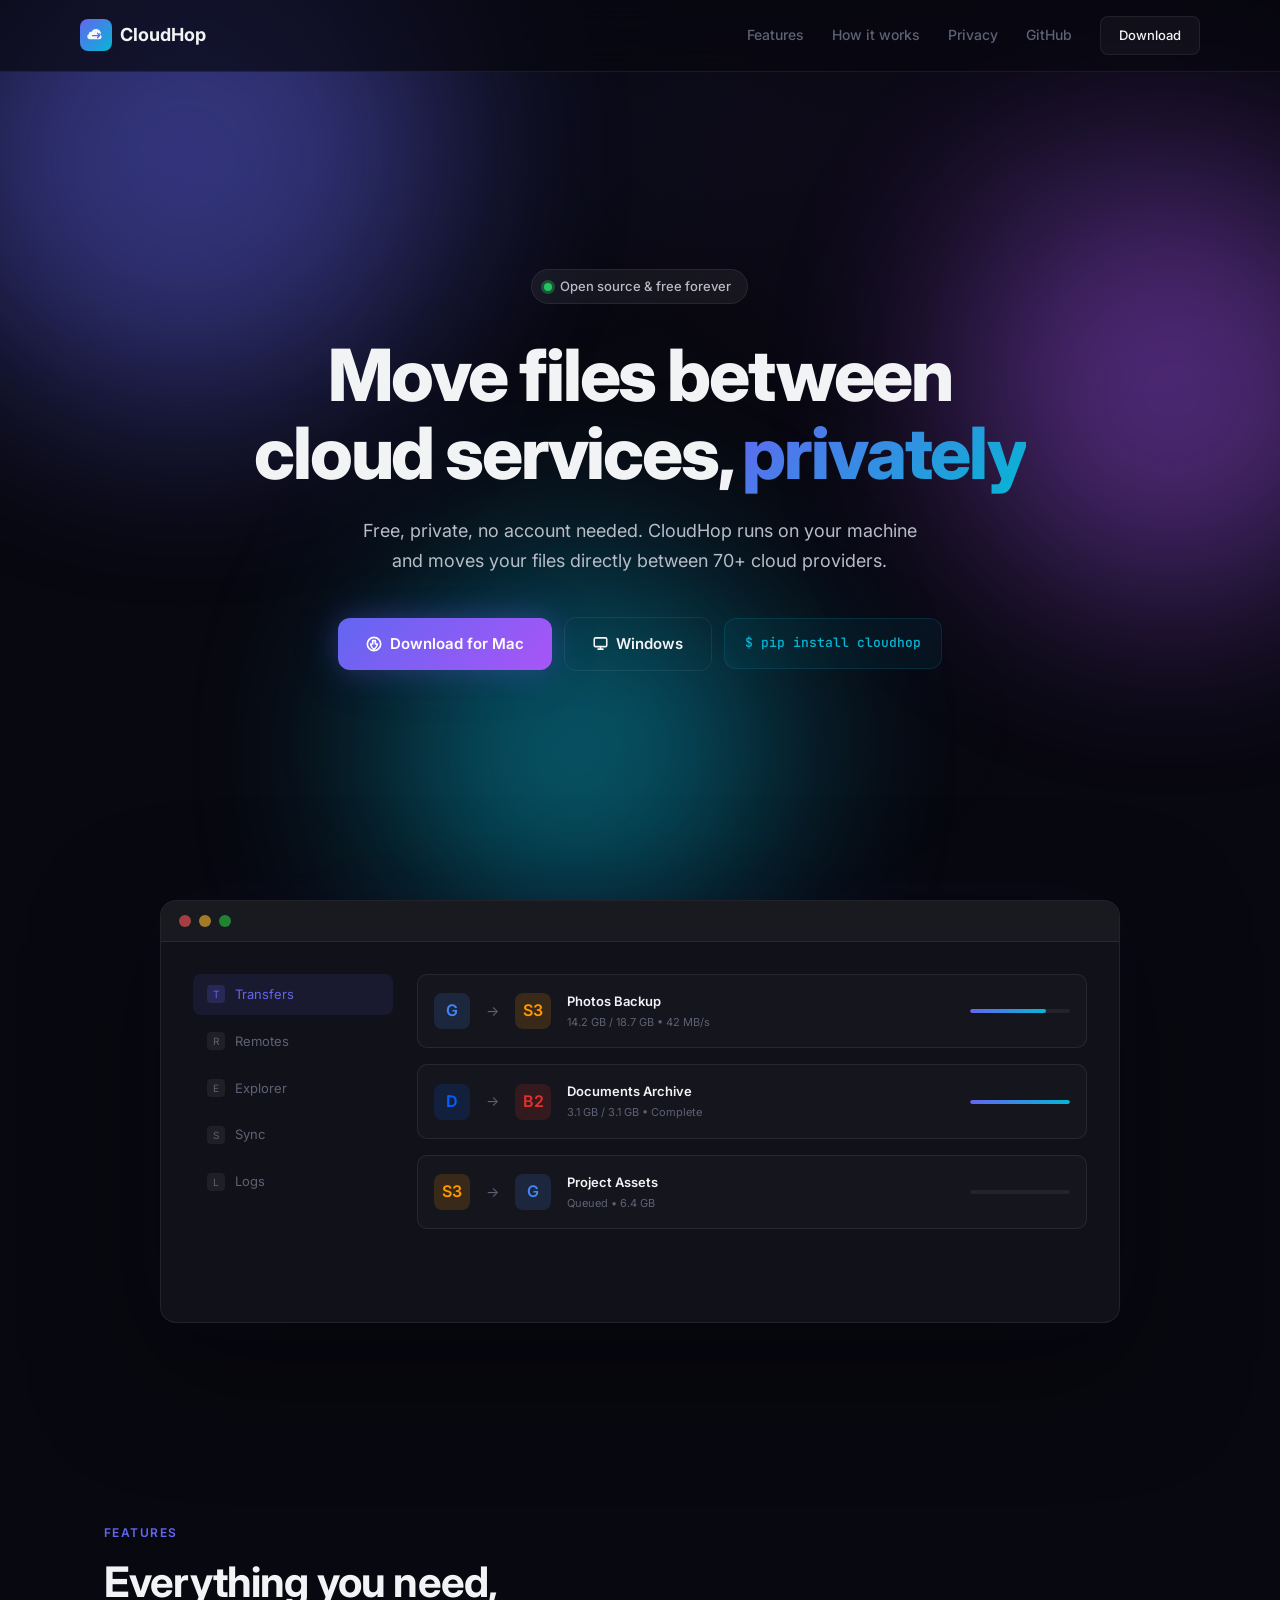
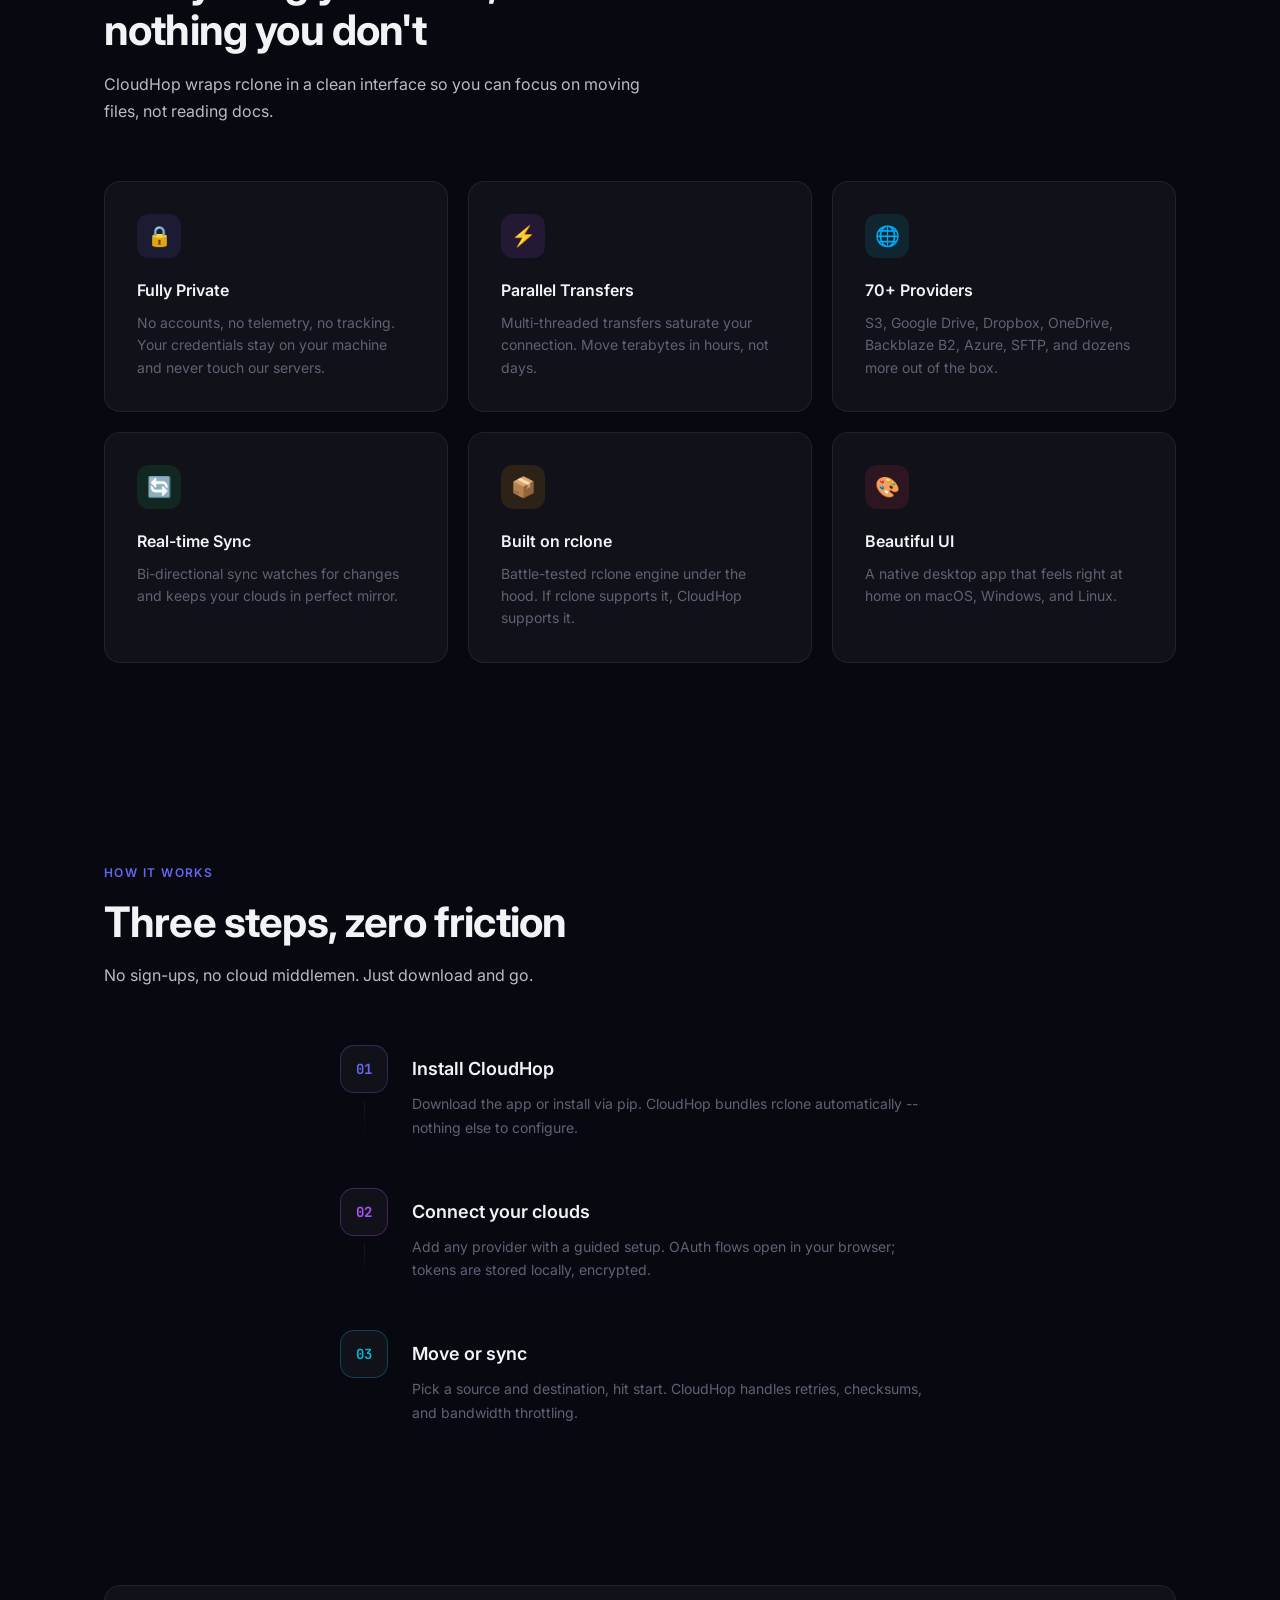
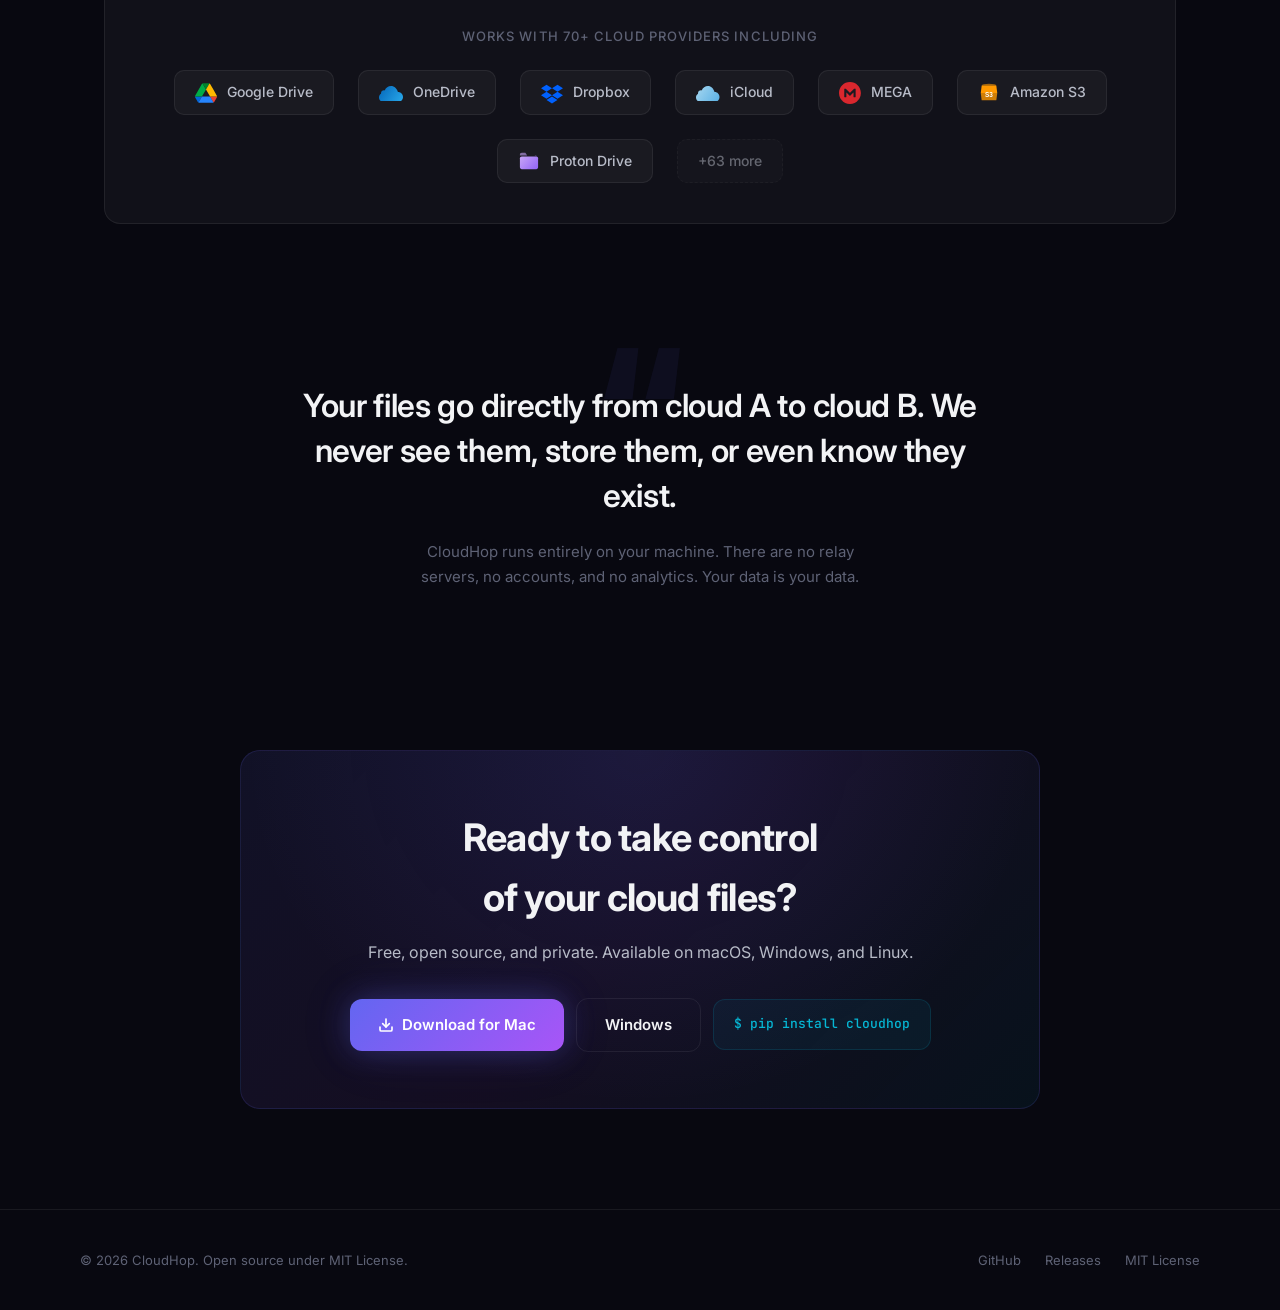
==== commit 01652f76: "Use official provider logos from Wikimedia/Bootstrap/logotyp.us sources" ====
--- a/index.html
+++ b/index.html
@@ -549,7 +549,7 @@
   border-color: rgba(99,102,241,0.3);
   background: rgba(255,255,255,0.07);
 }
-.provider-logo svg, .provider-logo img { flex-shrink: 0; height: 22px; width: auto; }
+.provider-logo svg { flex-shrink: 0; }
 
 /* ════════════════════════════════════════════
    Privacy Quote
@@ -909,37 +909,14 @@
     <div class="providers-inner">
       <p>Works with 70+ cloud providers including</p>
       <div class="provider-logos">
-        <span class="provider-logo">
-          <img src="[data-uri]" alt="Google Drive">
-          Google Drive
-        </span>
-        <span class="provider-logo">
-          <img src="[data-uri]" alt="OneDrive">
-          OneDrive
-        </span>
-        <span class="provider-logo">
-          <svg width="24" height="20" viewBox="0 0 235 187" xmlns="http://www.w3.org/2000/svg"><path d="M58.9 187h117.2l58.9-93.5L176.1 0H58.9L0 93.5 58.9 187zm23.6-21L24.8 93.5 82.5 21h70l57.7 72.5-57.7 72.5h-70z" fill="#0061fe"/><path d="M82.5 21L24.8 93.5l57.7 72.5h70l57.7-72.5L152.5 21h-70z" fill="#0061fe" opacity=".3"/></svg>
-          Dropbox
-        </span>
-        <span class="provider-logo">
-          <img src="[data-uri]" alt="iCloud">
-          iCloud
-        </span>
-        <span class="provider-logo">
-          <svg width="22" height="22" viewBox="0 0 24 24" xmlns="http://www.w3.org/2000/svg"><circle cx="12" cy="12" r="12" fill="#d9272e"/><path d="M7 15.5V8.5l2.5 3.75L12 8.5v7h-1.5v-3.75L9.5 13.5l-1-1.75V15.5H7zm6.5 0V8.5H18v1.25h-3.25v1.5H18v1.25h-3.25v1.75H18v1.25h-4.5z" fill="white"/></svg>
-          MEGA
-        </span>
-        <span class="provider-logo">
-          <svg width="22" height="22" viewBox="0 0 24 24" xmlns="http://www.w3.org/2000/svg"><path d="M22 12.4c-.2-1.1-.6-2-1.2-2.8-.4-.5-.8-.9-1.3-1.2.3-.7.4-1.4.4-2.2C19.9 3.4 17.6 1 14.8 1c-1.3 0-2.6.5-3.5 1.4-.4.4-.7.8-.9 1.3C9.6 3.3 8.8 3 7.9 3 5.8 3 4 4.7 4 6.9c0 .4.1.8.2 1.2C2.3 9 1 10.9 1 13.2 1 16.4 3.6 19 6.8 19h10.4c2.5 0 4.5-1.5 5-3.8.2-.9.1-1.9-.2-2.8z" fill="#ff9900"/><path d="M8 14l4-2.5L16 14" stroke="white" stroke-width="1.5" fill="none" stroke-linecap="round" stroke-linejoin="round"/><path d="M12 11.5V17" stroke="white" stroke-width="1.5" stroke-linecap="round"/></svg>
-          Amazon S3
-        </span>
-        <span class="provider-logo">
-          <img src="[data-uri]" alt="Proton Drive">
-          Proton Drive
-        </span>
-        <span class="provider-logo" style="opacity:0.5; border-style:dashed;">
-          +63 more
-        </span>
+        <span class="provider-logo"><svg width="22" height="20" viewBox="0 0 87.3 78" xmlns="http://www.w3.org/2000/svg"><path d="m6.6 66.85 3.85 6.65c.8 1.4 1.95 2.5 3.3 3.3l13.75-23.8h-27.5c0 1.55.4 3.1 1.2 4.5z" fill="#0066da"/><path d="m43.65 25-13.75-23.8c-1.35.8-2.5 1.9-3.3 3.3l-25.4 44c-.8 1.4-1.2 2.9-1.2 4.5h27.5z" fill="#00ac47"/><path d="m73.55 76.8c1.35-.8 2.5-1.9 3.3-3.3l1.6-2.75 7.65-13.25c.8-1.4 1.2-2.95 1.2-4.5h-27.5l5.85 11.5z" fill="#ea4335"/><path d="m43.65 25 13.75-23.8c-1.35-.8-2.9-1.2-4.5-1.2h-18.5c-1.6 0-3.15.45-4.5 1.2z" fill="#00832d"/><path d="m59.8 53h-32.3l-13.75 23.8c1.35.8 2.9 1.2 4.5 1.2h50.8c1.6 0 3.15-.45 4.5-1.2z" fill="#2684fc"/><path d="m73.4 26.5-12.7-22c-.8-1.4-1.95-2.5-3.3-3.3l-13.75 23.8 16.15 28h27.45c0-1.55-.4-3.1-1.2-4.5z" fill="#ffba00"/></svg> Google Drive</span>
+        <span class="provider-logo"><svg width="24" height="16" viewBox="0 0 24 16" xmlns="http://www.w3.org/2000/svg"><defs><linearGradient id="odg" x1="0" y1="0" x2="24" y2="16" gradientUnits="userSpaceOnUse"><stop stop-color="#0364b8"/><stop offset="1" stop-color="#28a8ea"/></linearGradient></defs><path d="M19.5 7c-.2 0-.4 0-.6.1C18.1 3.6 15.3 1 12 1 9.2 1 6.8 2.8 5.7 5.4 5.5 5.3 5.2 5.2 5 5.2 3.3 5.2 2 6.5 2 8.2c0 .2 0 .4.1.6C.8 9.4 0 10.8 0 12.5 0 15 2 17 4.5 17H19c2.8 0 5-2.2 5-5s-2.2-5-5-5z" fill="url(#odg)"/></svg> OneDrive</span>
+        <span class="provider-logo"><svg width="22" height="22" viewBox="0 0 16 16" xmlns="http://www.w3.org/2000/svg"><path d="M8.01 4.555 4.005 7.11 8.01 9.665 4.005 12.22 0 9.651l4.005-2.555L0 4.555 4.005 2zm-4.026 8.487 4.006-2.555 4.005 2.555-4.005 2.555zm4.026-3.39 4.005-2.556L8.01 4.555 11.995 2 16 4.555 11.995 7.11 16 9.665l-4.005 2.555z" fill="#0061fe"/></svg> Dropbox</span>
+        <span class="provider-logo"><svg width="24" height="16" viewBox="0 0 24 16" xmlns="http://www.w3.org/2000/svg"><defs><linearGradient id="icg" x1="0" y1="0" x2="24" y2="16" gradientUnits="userSpaceOnUse"><stop stop-color="#a8d8f0"/><stop offset="1" stop-color="#5ab0e4"/></linearGradient></defs><path d="M19 7c-.2 0-.3 0-.5.1C17.7 3.5 15 1 12 1 9.2 1 6.8 2.8 5.7 5.4 5.5 5.3 5.3 5.3 5 5.3 3.3 5.3 2 6.6 2 8.3c0 .2 0 .4.1.5C.8 9.5 0 10.9 0 12.5 0 14.9 2 17 4.5 17h14c2.8 0 5-2.2 5-5s-2.2-5-4.5-5z" fill="url(#icg)"/></svg> iCloud</span>
+        <span class="provider-logo"><svg width="22" height="22" viewBox="100 141 118 118" xmlns="http://www.w3.org/2000/svg"><path d="m158.711 141.289c-32.426 0-58.711 26.285-58.711 58.711s26.285 58.711 58.711 58.711 58.711-26.285 58.711-58.711-26.285-58.711-58.711-58.711zm30.476 79.473c0 1.007-.812 1.819-1.819 1.819h-7.668c-1.007 0-1.819-.812-1.819-1.819v-23.621c0-.195-.228-.293-.39-.163l-16.246 16.246c-1.397 1.397-3.704 1.397-5.101 0l-16.245-16.246c-.13-.13-.39-.032-.39.163v23.621c0 1.007-.812 1.819-1.82 1.819h-7.667c-1.008 0-1.82-.812-1.82-1.819v-41.524c0-1.007.812-1.819 1.82-1.819h5.263c.942 0 1.885.39 2.567 1.072l20.209 20.209c.358.358.91.358 1.267 0l20.21-20.209c.682-.682 1.592-1.072 2.566-1.072h5.264c1.007 0 1.819.812 1.819 1.819z" fill="#d9272e"/></svg> MEGA</span>
+        <span class="provider-logo"><svg width="22" height="22" viewBox="0 0 24 24" xmlns="http://www.w3.org/2000/svg"><path d="M20 4H4l-1 8h18l-1-8z" fill="#f90"/><path d="M3 12l1 8h16l1-8H3z" fill="#f90" opacity=".8"/><ellipse cx="12" cy="4" rx="8" ry="2" fill="#f90" opacity=".6"/><text x="12" y="16" font-family="Arial,sans-serif" font-size="7" font-weight="bold" fill="white" text-anchor="middle">S3</text></svg> Amazon S3</span>
+        <span class="provider-logo"><svg width="22" height="20" viewBox="0 0 24 22" xmlns="http://www.w3.org/2000/svg"><defs><linearGradient id="pdg" x1="0" y1="0" x2="24" y2="22" gradientUnits="userSpaceOnUse"><stop stop-color="#d4b4f7"/><stop offset="1" stop-color="#8b5cf6"/></linearGradient></defs><path d="M20 6H4C2.9 6 2 6.9 2 8v10c0 1.1.9 2 2 2h16c1.1 0 2-.9 2-2V8c0-1.1-.9-2-2-2z" fill="url(#pdg)"/><path d="M22 5H10L8 2H4c-1.1 0-2 .9-2 2v1h16c1.1 0 2 .9 2 2V5z" fill="url(#pdg)" opacity=".6"/></svg> Proton Drive</span>
+        <span class="provider-logo" style="opacity:0.5; border-style:dashed;">+63 more</span>
       </div>
     </div>
   </div>
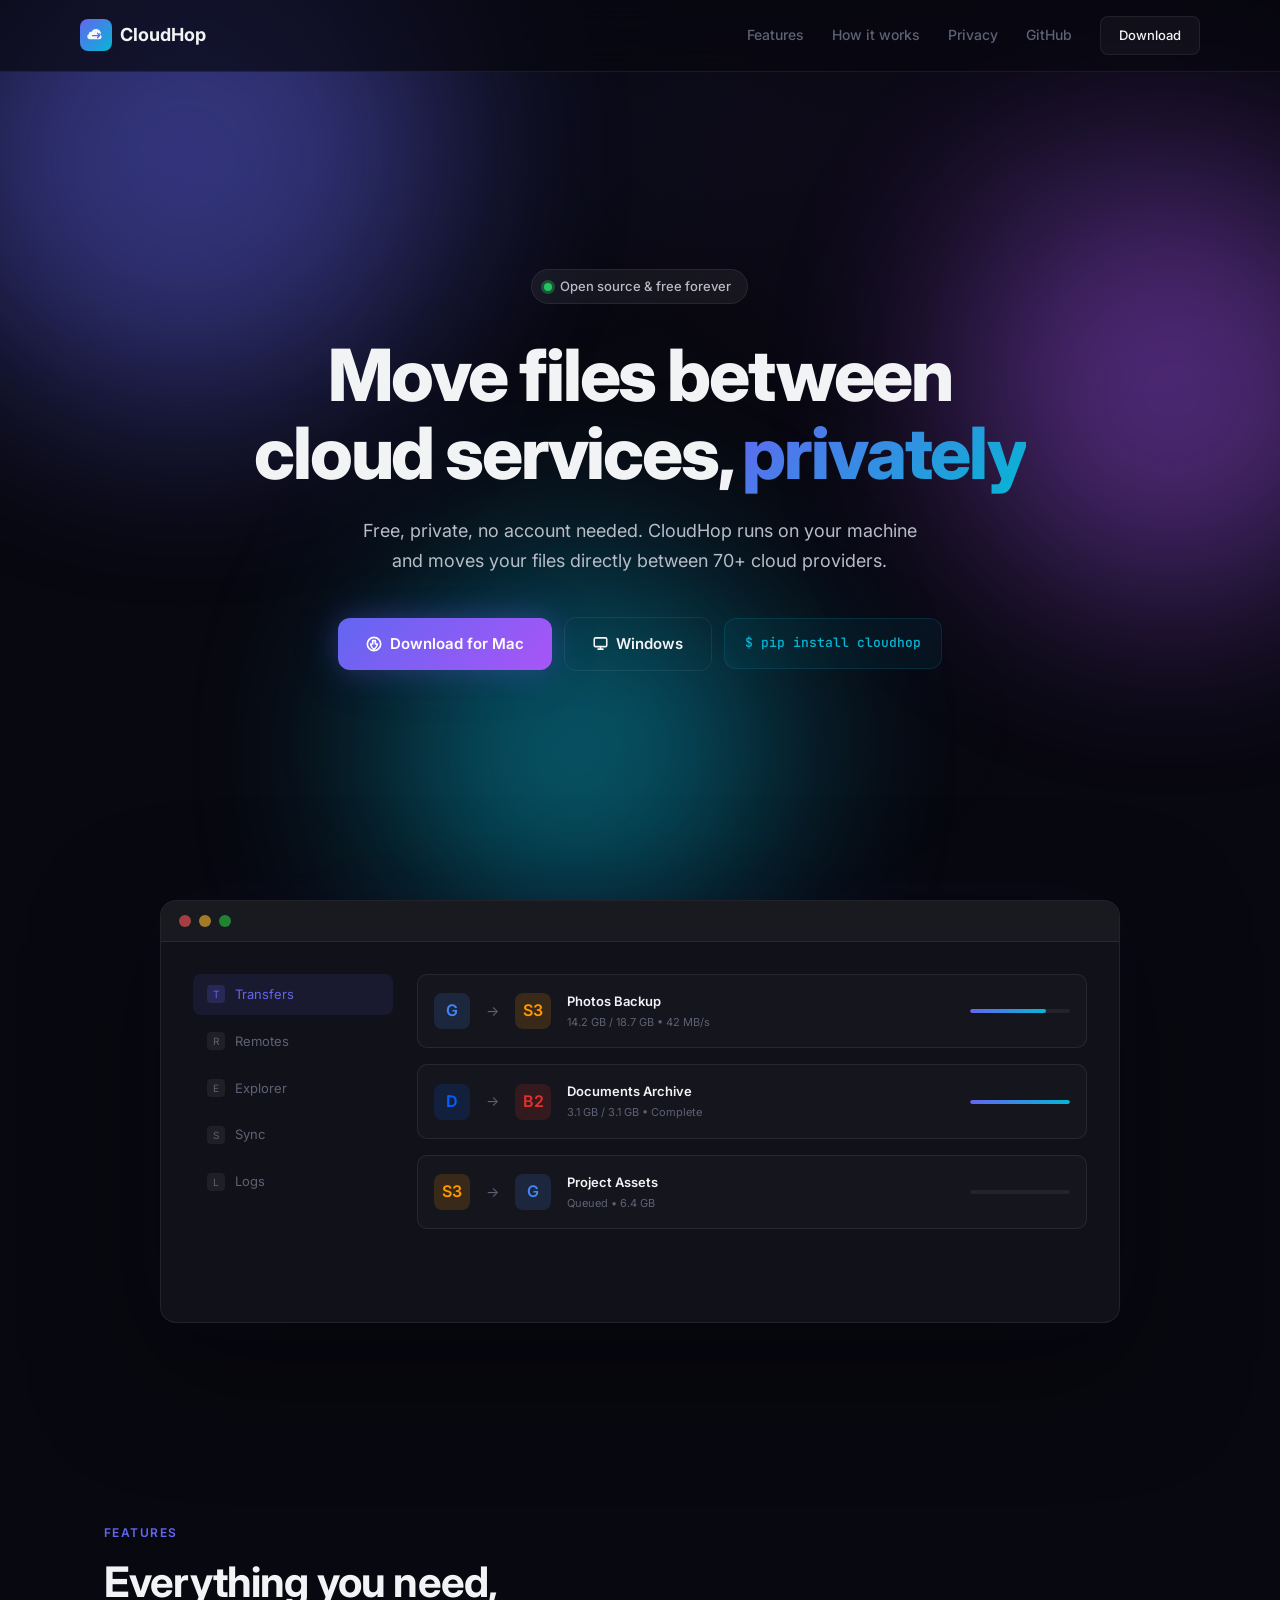
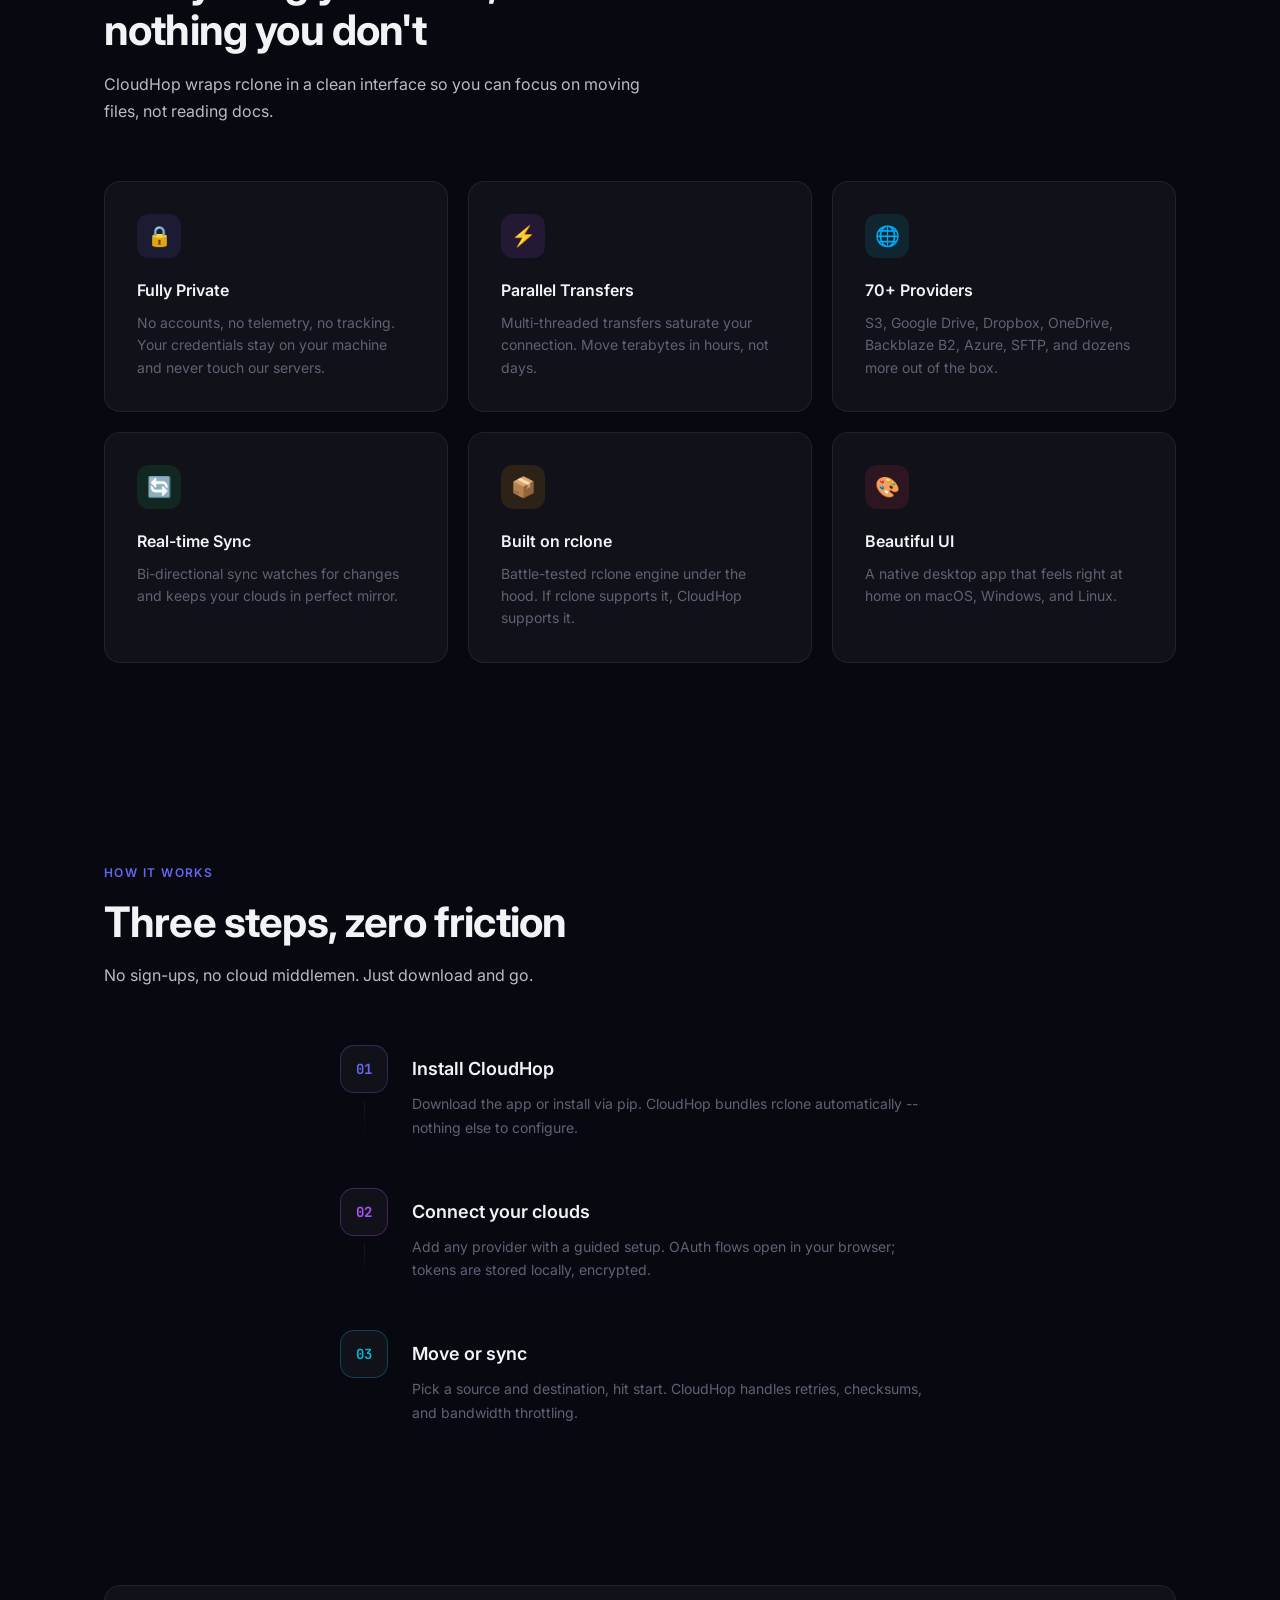
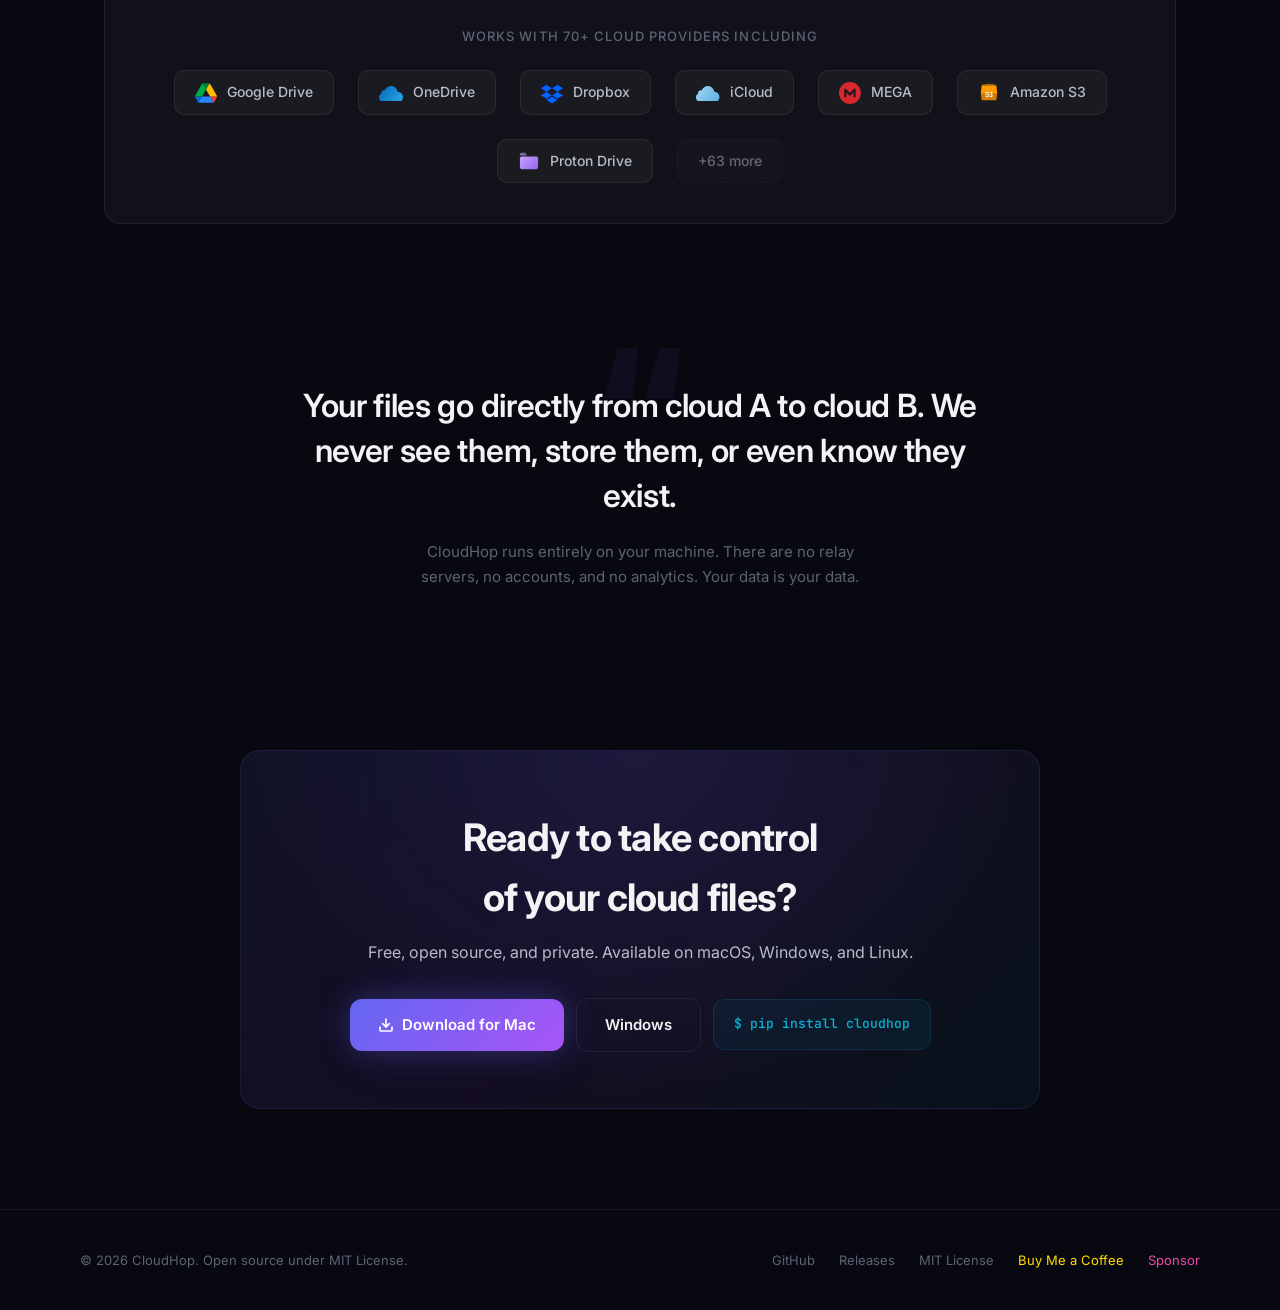
==== commit 06d5def1: "Add donate links to landing page footer" ====
--- a/index.html
+++ b/index.html
@@ -959,6 +959,8 @@
       <a href="https://github.com/husamsoboh-cyber/cloudhop" target="_blank">GitHub</a>
       <a href="https://github.com/husamsoboh-cyber/cloudhop/releases" target="_blank">Releases</a>
       <a href="https://github.com/husamsoboh-cyber/cloudhop/blob/main/LICENSE" target="_blank">MIT License</a>
+      <a href="https://buymeacoffee.com/husamsoboh" target="_blank" style="color:#ffdd00;">Buy Me a Coffee</a>
+      <a href="https://github.com/sponsors/husamsoboh-cyber" target="_blank" style="color:#ea4aaa;">Sponsor</a>
     </div>
   </div>
 </footer>
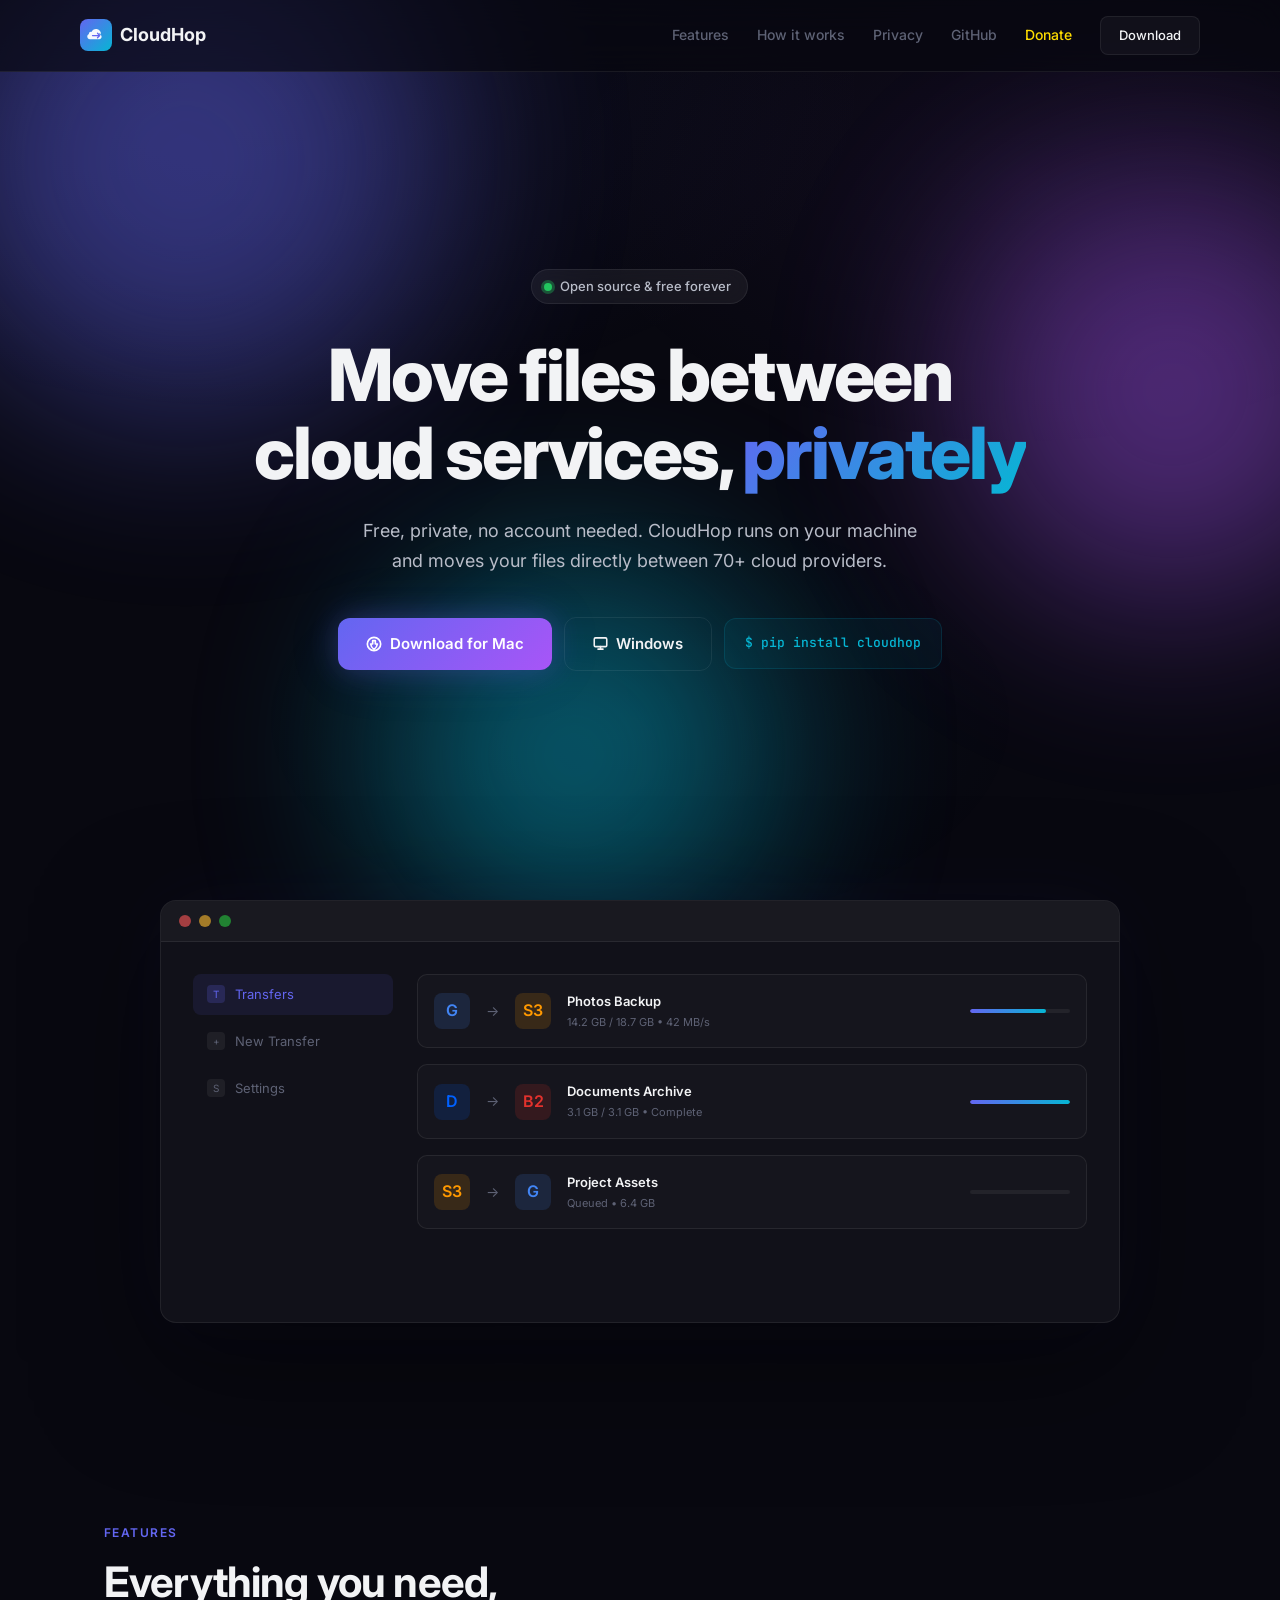
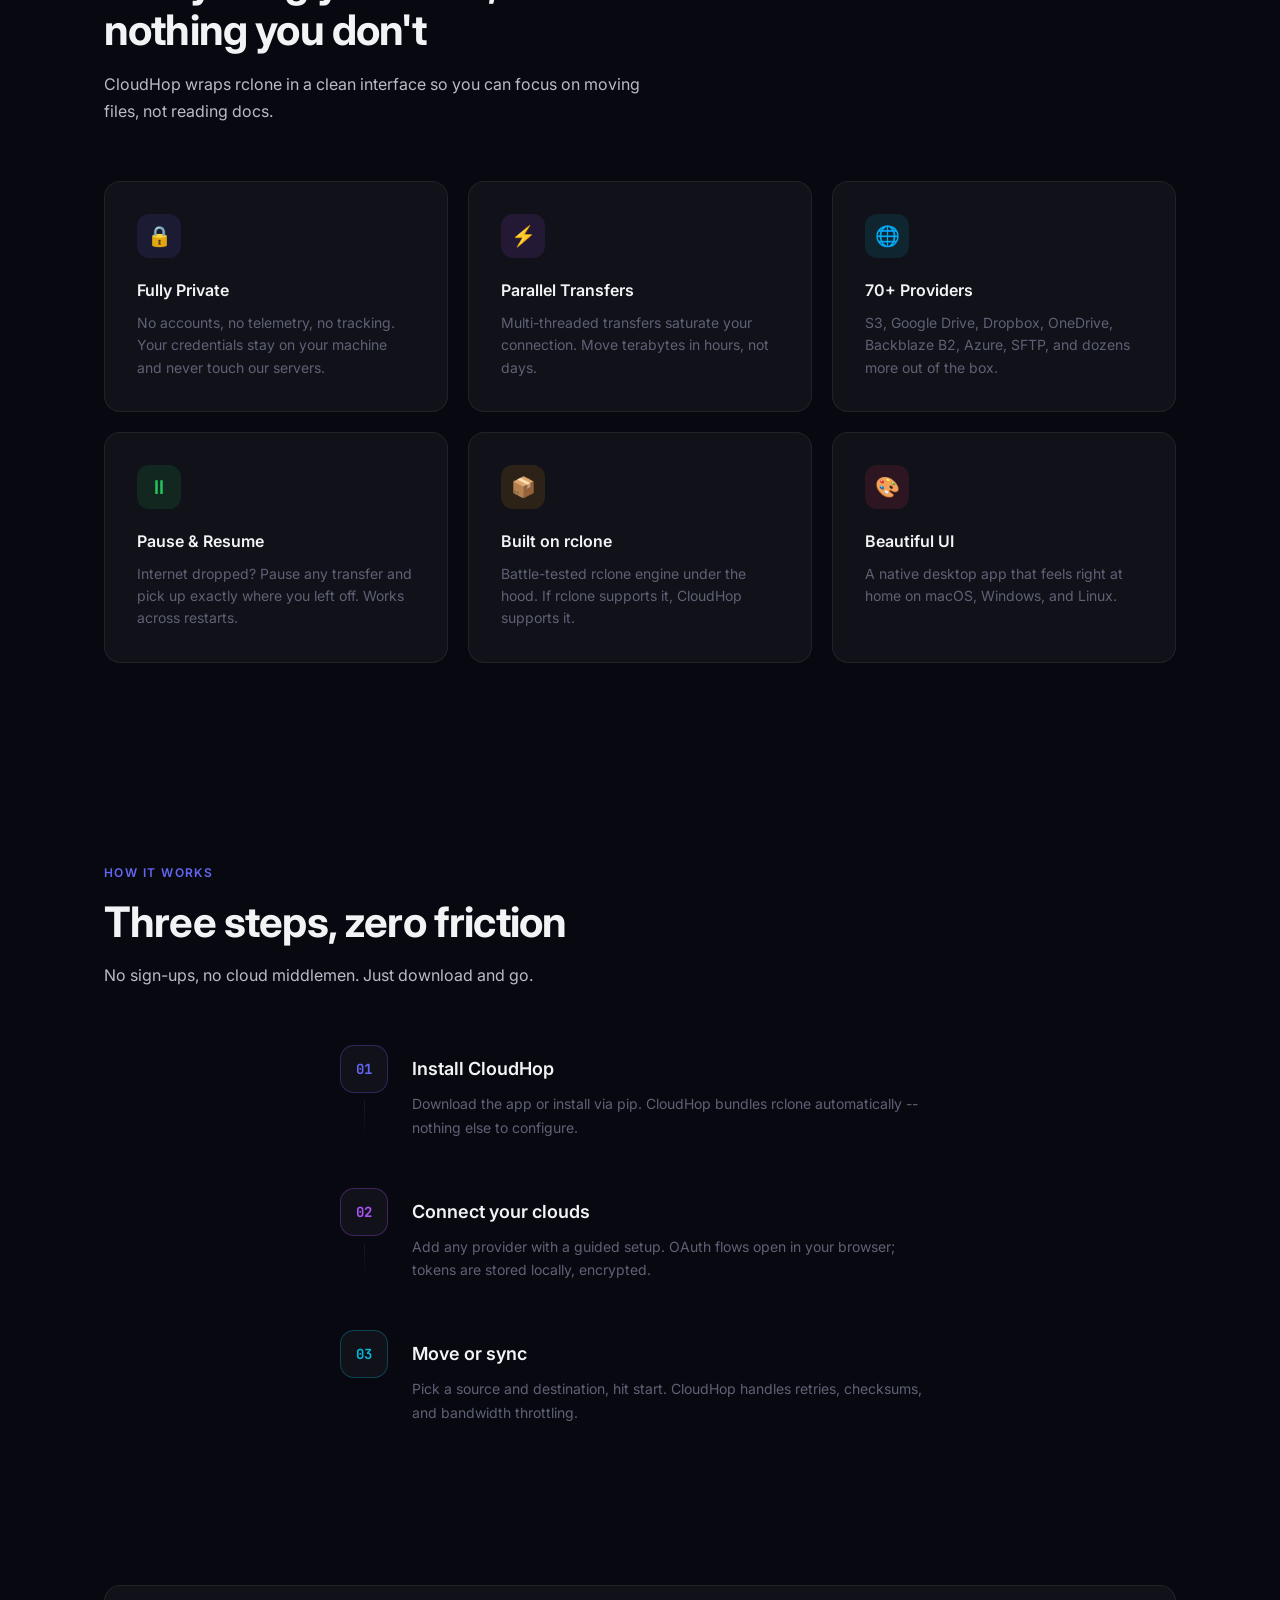
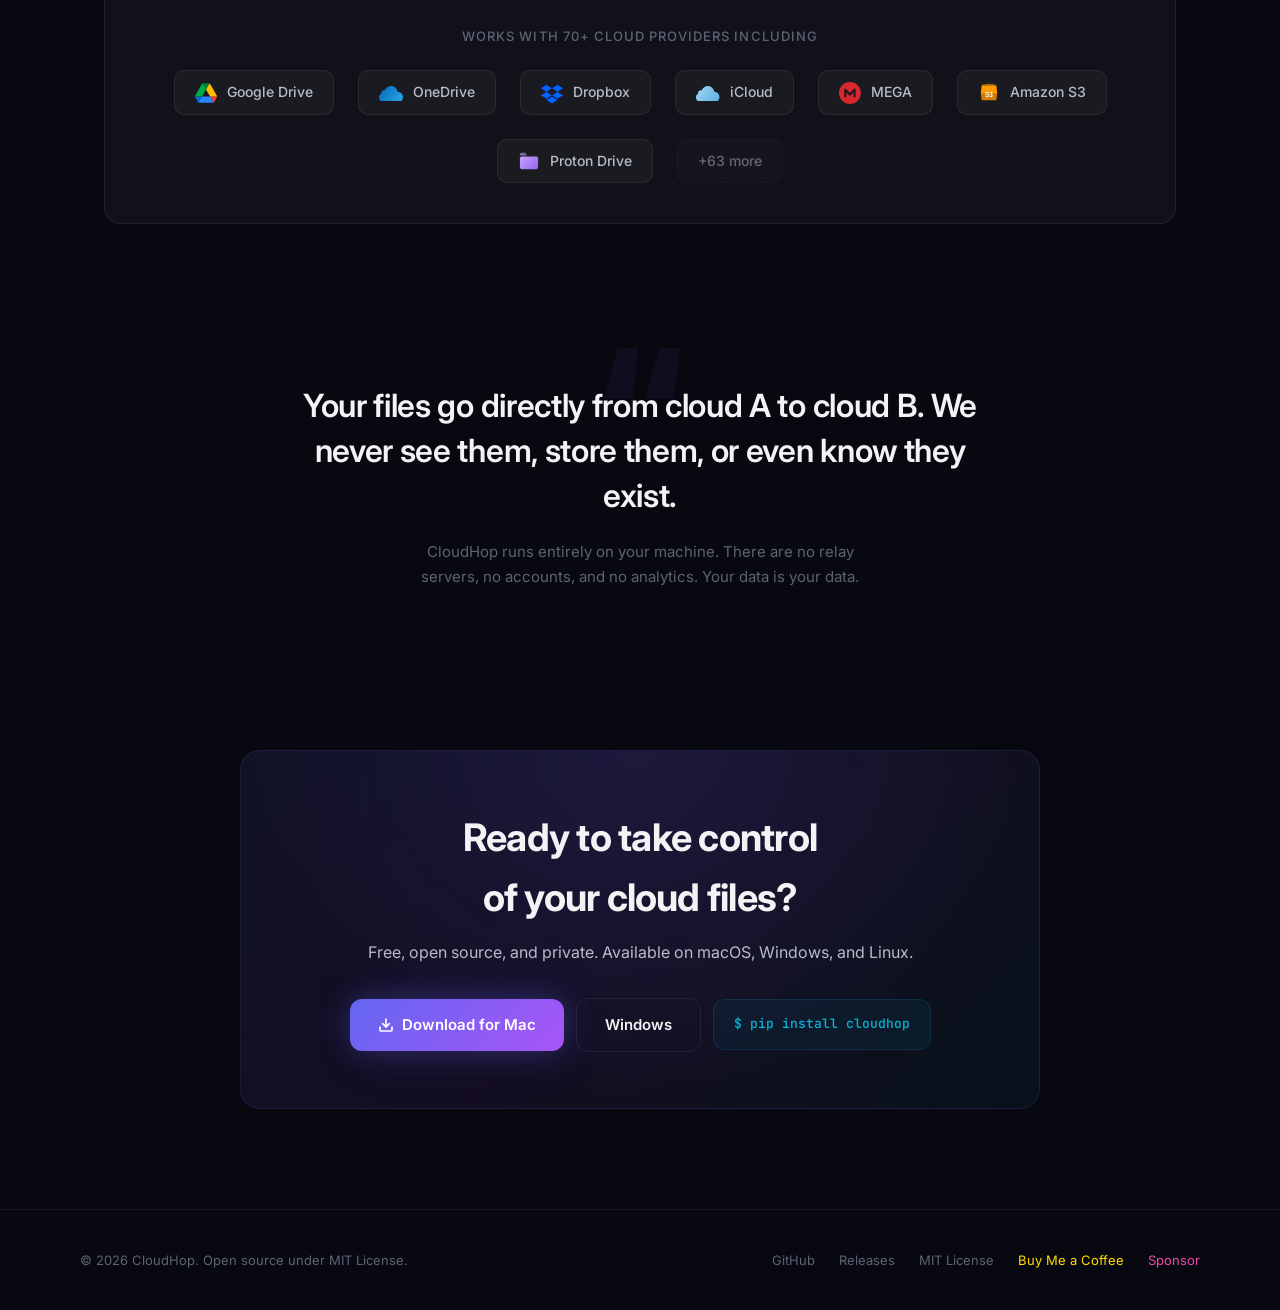
==== commit 15496397: "fix: update download links to /releases/latest, fix fake screenshot, fix misleading sync feature" ====
--- a/index.html
+++ b/index.html
@@ -705,6 +705,7 @@
       <a href="#how-it-works">How it works</a>
       <a href="#privacy">Privacy</a>
       <a href="https://github.com/husamsoboh-cyber/cloudhop" target="_blank">GitHub</a>
+      <a href="https://buymeacoffee.com/husamsoboh" target="_blank" style="color:#ffdd00;">Donate</a>
       <a href="#download" class="nav-cta">Download</a>
     </div>
   </div>
@@ -731,11 +732,11 @@
     <p class="subtitle">Free, private, no account needed. CloudHop runs on your machine and moves your files directly between 70+ cloud providers.</p>
 
     <div class="hero-buttons">
-      <a href="https://github.com/husamsoboh-cyber/cloudhop/releases/download/v0.6.0/CloudHop-0.6.0-mac.dmg" class="btn-primary">
+      <a href="https://github.com/husamsoboh-cyber/cloudhop/releases/latest" class="btn-primary">
         <svg width="16" height="16" viewBox="0 0 24 24" fill="none" stroke="currentColor" stroke-width="2.5" stroke-linecap="round" stroke-linejoin="round"><path d="M12 2a10 10 0 1 0 0 20 10 10 0 0 0 0-20z"/><path d="M17.13 12c-.5 3.5-2 5.5-5.13 8-3.13-2.5-4.63-4.5-5.13-8h3.13V7h4v5h3.13z"/></svg>
         Download for Mac
       </a>
-      <a href="https://github.com/husamsoboh-cyber/cloudhop/releases/download/v0.6.0/CloudHop-main-windows.zip" class="btn-ghost">
+      <a href="https://github.com/husamsoboh-cyber/cloudhop/releases/latest" class="btn-ghost">
         <svg width="15" height="15" viewBox="0 0 24 24" fill="none" stroke="currentColor" stroke-width="2.5" stroke-linecap="round" stroke-linejoin="round"><rect x="2" y="3" width="20" height="14" rx="2"/><path d="M8 21h8"/><path d="M12 17v4"/></svg>
         Windows
       </a>
@@ -760,20 +761,12 @@
             Transfers
           </div>
           <div class="screen-sidebar-item">
-            <div class="screen-sidebar-icon">R</div>
-            Remotes
-          </div>
-          <div class="screen-sidebar-item">
-            <div class="screen-sidebar-icon">E</div>
-            Explorer
+            <div class="screen-sidebar-icon">+</div>
+            New Transfer
           </div>
           <div class="screen-sidebar-item">
             <div class="screen-sidebar-icon">S</div>
-            Sync
-          </div>
-          <div class="screen-sidebar-item">
-            <div class="screen-sidebar-icon">L</div>
-            Logs
+            Settings
           </div>
         </div>
         <div class="screen-main">
@@ -845,9 +838,9 @@
         <p>S3, Google Drive, Dropbox, OneDrive, Backblaze B2, Azure, SFTP, and dozens more out of the box.</p>
       </div>
       <div class="feature-card">
-        <div class="feature-icon green">&#x1f504;</div>
-        <h3>Real-time Sync</h3>
-        <p>Bi-directional sync watches for changes and keeps your clouds in perfect mirror.</p>
+        <div class="feature-icon green">&#x23f8;</div>
+        <h3>Pause &amp; Resume</h3>
+        <p>Internet dropped? Pause any transfer and pick up exactly where you left off. Works across restarts.</p>
       </div>
       <div class="feature-card">
         <div class="feature-icon amber">&#x1f4e6;</div>
@@ -940,11 +933,11 @@
       <h2>Ready to take control<br>of your cloud files?</h2>
       <p>Free, open source, and private. Available on macOS, Windows, and Linux.</p>
       <div class="download-buttons">
-        <a href="https://github.com/husamsoboh-cyber/cloudhop/releases/download/v0.6.0/CloudHop-0.6.0-mac.dmg" class="btn-primary">
+        <a href="https://github.com/husamsoboh-cyber/cloudhop/releases/latest" class="btn-primary">
           <svg width="16" height="16" viewBox="0 0 24 24" fill="none" stroke="currentColor" stroke-width="2.5" stroke-linecap="round" stroke-linejoin="round"><path d="M21 15v4a2 2 0 0 1-2 2H5a2 2 0 0 1-2-2v-4"/><polyline points="7 10 12 15 17 10"/><line x1="12" y1="15" x2="12" y2="3"/></svg>
           Download for Mac
         </a>
-        <a href="https://github.com/husamsoboh-cyber/cloudhop/releases/download/v0.6.0/CloudHop-main-windows.zip" class="btn-ghost">Windows</a>
+        <a href="https://github.com/husamsoboh-cyber/cloudhop/releases/latest" class="btn-ghost">Windows</a>
         <a href="https://pypi.org/project/cloudhop/" class="btn-code" target="_blank">$ pip install cloudhop</a>
       </div>
     </div>
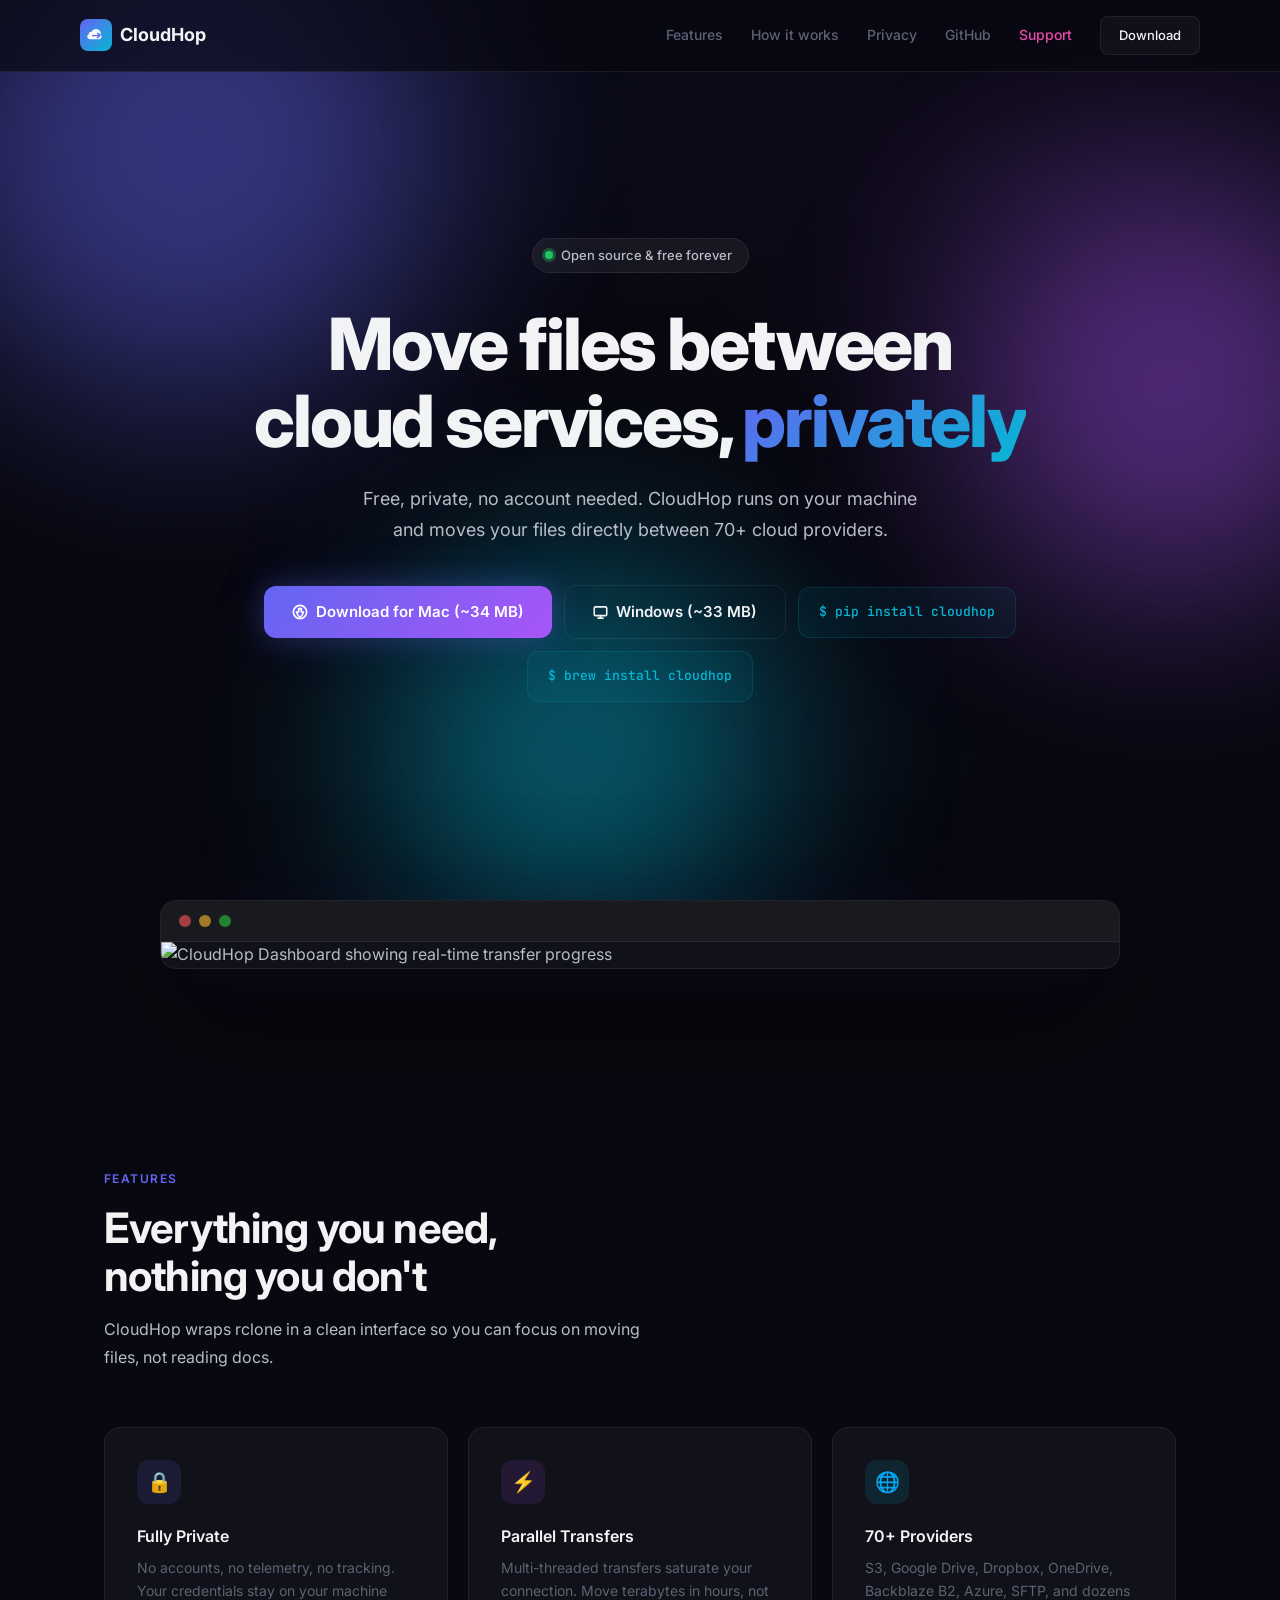
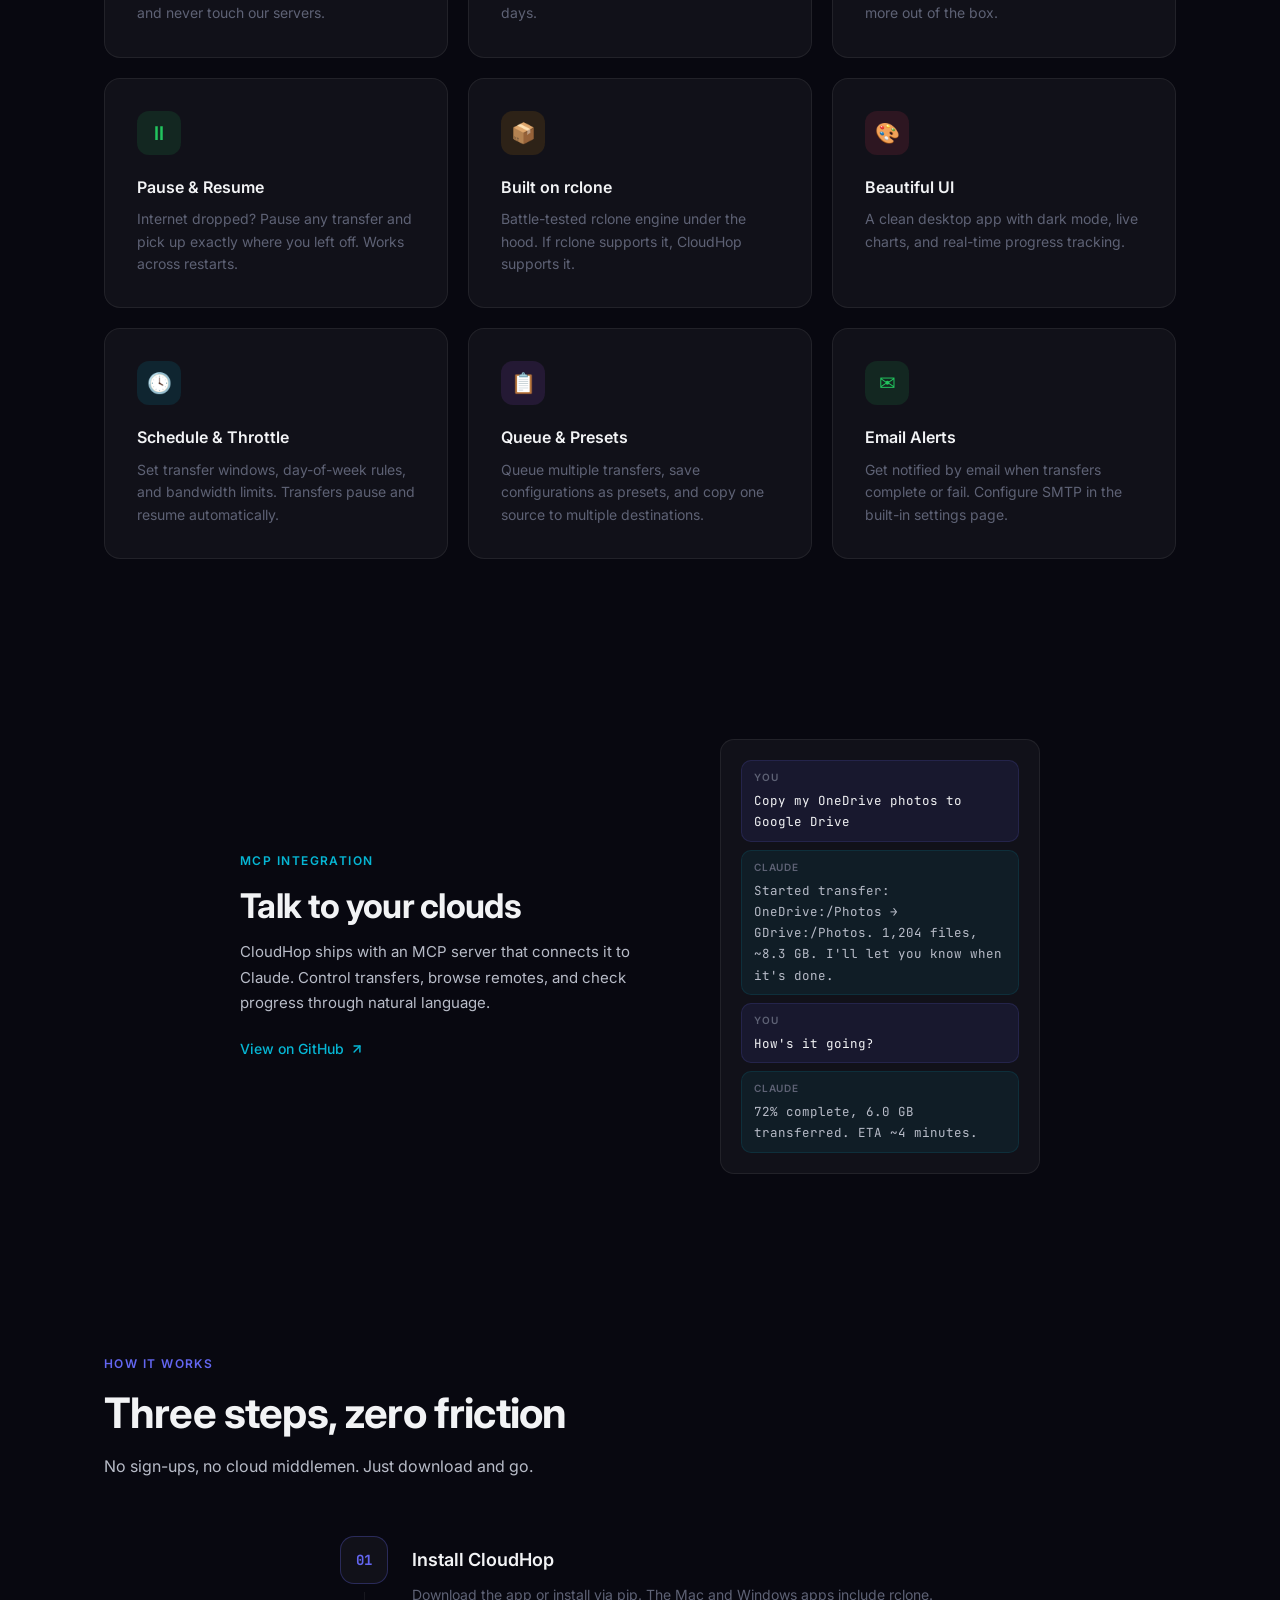
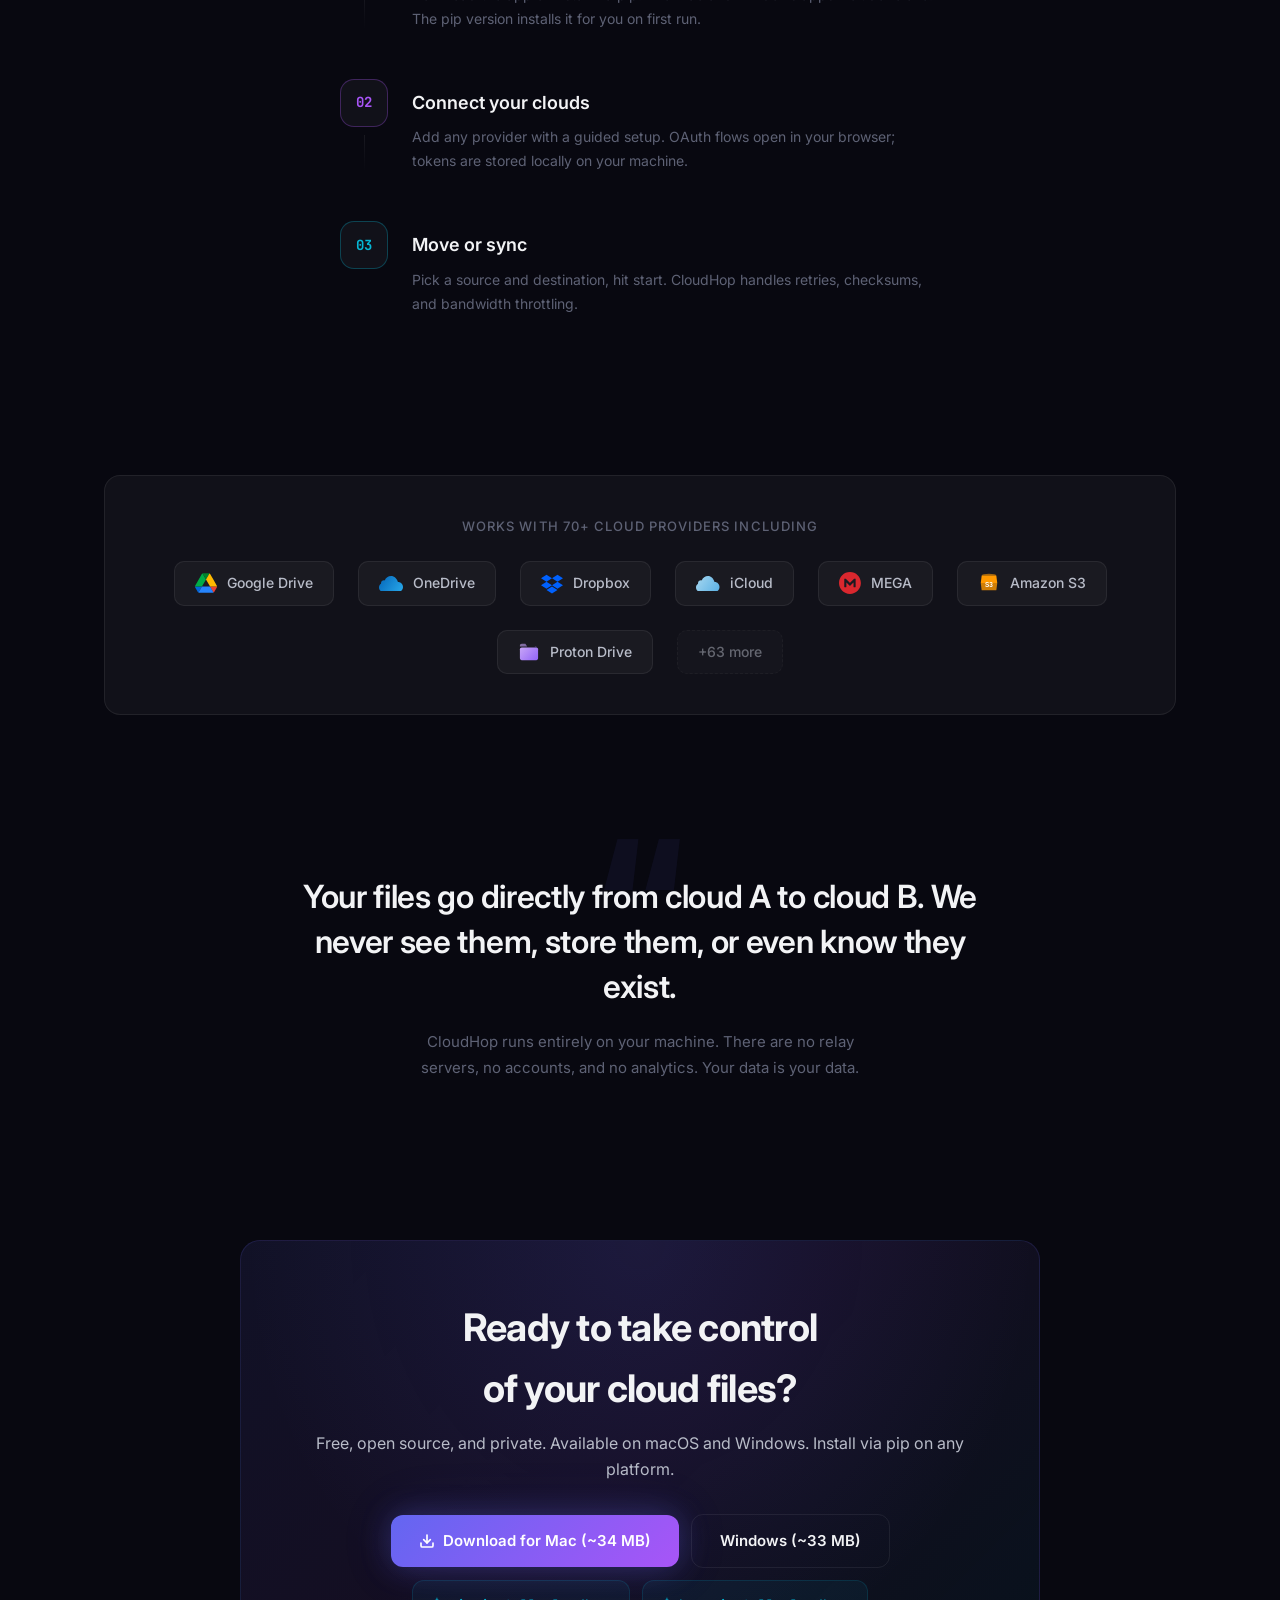
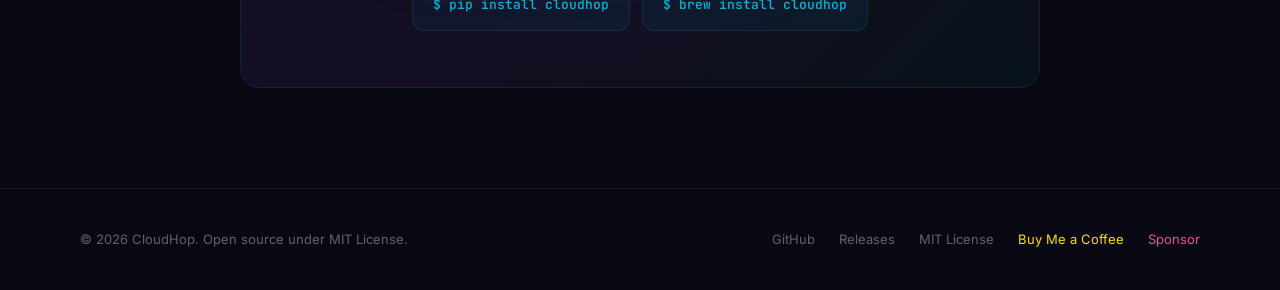
==== commit e0989a81: "chore: update repository URLs" ====
--- a/index.html
+++ b/index.html
@@ -4,6 +4,16 @@
 <meta charset="UTF-8">
 <meta name="viewport" content="width=device-width, initial-scale=1.0">
 <title>CloudHop - Move files between cloud services, privately</title>
+<meta name="description" content="CloudHop - Free, open source tool to move files between cloud services. Runs on your machine. Works with Google Drive, OneDrive, Dropbox, iCloud and 70+ more.">
+<meta property="og:title" content="CloudHop - Move files between cloud services">
+<meta property="og:description" content="Free, open source, runs on your machine. No accounts, no middleman. Works with Google Drive, OneDrive, Dropbox, iCloud and 70+ more.">
+<meta property="og:type" content="website">
+<meta property="og:url" content="https://ozymandiashh.github.io/cloudhop/">
+<meta property="og:image" content="https://raw.githubusercontent.com/ozymandiashh/cloudhop/main/screenshots/dashboard.png">
+<meta name="twitter:card" content="summary_large_image">
+<meta name="twitter:title" content="CloudHop - Move files between cloud services">
+<meta name="twitter:description" content="Free, open source cloud file transfer. Runs on your machine, never touches our servers.">
+<meta name="twitter:image" content="https://raw.githubusercontent.com/ozymandiashh/cloudhop/main/screenshots/dashboard.png">
 <link rel="preconnect" href="https://fonts.googleapis.com">
 <link rel="preconnect" href="https://fonts.gstatic.com" crossorigin>
 <link href="https://fonts.googleapis.com/css2?family=Inter:wght@400;500;600;700;800&family=JetBrains+Mono:wght@400;500&display=swap" rel="stylesheet">
@@ -291,84 +301,6 @@
 .screen-dot:first-child { background: rgba(255,87,87,0.6); }
 .screen-dot:nth-child(2) { background: rgba(255,189,46,0.6); }
 .screen-dot:nth-child(3) { background: rgba(39,201,63,0.6); }
-.screen-body {
-  padding: 32px;
-  min-height: 380px;
-  display: flex;
-  gap: 24px;
-}
-.screen-sidebar {
-  width: 200px;
-  flex-shrink: 0;
-  display: flex;
-  flex-direction: column;
-  gap: 6px;
-}
-.screen-sidebar-item {
-  padding: 10px 14px;
-  border-radius: 8px;
-  font-size: 13px;
-  color: var(--text-dim);
-  display: flex; align-items: center; gap: 10px;
-}
-.screen-sidebar-item.active {
-  background: rgba(99,102,241,0.1);
-  color: var(--indigo);
-}
-.screen-sidebar-icon {
-  width: 18px; height: 18px;
-  border-radius: 4px;
-  background: rgba(255,255,255,0.06);
-  display: flex; align-items: center; justify-content: center;
-  font-size: 10px;
-}
-.screen-sidebar-item.active .screen-sidebar-icon {
-  background: rgba(99,102,241,0.2);
-}
-.screen-main {
-  flex: 1;
-  display: flex;
-  flex-direction: column;
-  gap: 16px;
-}
-.screen-transfer {
-  display: flex;
-  align-items: center;
-  gap: 16px;
-  padding: 16px;
-  border-radius: 10px;
-  background: rgba(255,255,255,0.02);
-  border: 1px solid var(--border);
-}
-.screen-cloud-icon {
-  width: 36px; height: 36px;
-  border-radius: 8px;
-  display: flex; align-items: center; justify-content: center;
-  font-size: 16px; font-weight: 600;
-  flex-shrink: 0;
-}
-.screen-cloud-icon.gdrive { background: rgba(66,133,244,0.15); color: #4285f4; }
-.screen-cloud-icon.s3 { background: rgba(255,153,0,0.15); color: #ff9900; }
-.screen-cloud-icon.drop { background: rgba(0,97,255,0.15); color: #0061ff; }
-.screen-cloud-icon.b2 { background: rgba(227,50,45,0.15); color: #e3322d; }
-.screen-transfer-arrow {
-  color: var(--text-dim); font-size: 14px; flex-shrink: 0;
-}
-.screen-transfer-info { flex: 1; }
-.screen-transfer-name { font-size: 13px; font-weight: 600; color: var(--text-bright); }
-.screen-transfer-meta { font-size: 11px; color: var(--text-dim); margin-top: 2px; }
-.screen-transfer-progress {
-  width: 100px; height: 4px;
-  border-radius: 2px;
-  background: rgba(255,255,255,0.06);
-  overflow: hidden;
-  flex-shrink: 0;
-}
-.screen-transfer-progress-bar {
-  height: 100%;
-  border-radius: 2px;
-  background: linear-gradient(90deg, var(--indigo), var(--cyan));
-}
 
 /* ════════════════════════════════════════════
    Features Section
@@ -672,22 +604,128 @@
 }
 .footer-links a:hover { color: var(--text-bright); }
 
+/* ── Hamburger Menu ── */
+.nav-hamburger {
+  display: none;
+  background: none;
+  border: none;
+  color: var(--text-bright);
+  cursor: pointer;
+  padding: 4px;
+}
+
 /* ════════════════════════════════════════════
    Responsive
    ════════════════════════════════════════════ */
 @media (max-width: 768px) {
   .features-grid { grid-template-columns: 1fr; }
-  .screen-sidebar { display: none; }
-  .screen-body { padding: 20px; }
   .hero-buttons { flex-direction: column; align-items: center; }
   .footer-inner { flex-direction: column; gap: 16px; text-align: center; }
-  nav .nav-links a:not(.nav-cta) { display: none; }
+  .nav-hamburger { display: block; }
+  nav .nav-links { display: none; }
+  .nav-links.nav-open {
+    display: flex !important;
+    flex-direction: column;
+    position: absolute;
+    top: 100%;
+    left: 0;
+    right: 0;
+    background: rgba(8,8,16,0.95);
+    backdrop-filter: blur(20px);
+    padding: 16px 24px;
+    gap: 16px;
+    border-bottom: 1px solid var(--border);
+  }
 }
 @media (max-width: 480px) {
   .hero h1 { font-size: 32px; }
   .download-card { padding: 36px 24px; }
   .providers-inner { padding: 24px; }
   .provider-logos { gap: 18px; }
+}
+
+/* ════════════════════════════════════════════
+   MCP Integration Section
+   ════════════════════════════════════════════ */
+.mcp-section {
+  padding: 80px 24px;
+  position: relative; z-index: 1;
+}
+.mcp-inner {
+  max-width: 800px;
+  margin: 0 auto;
+  display: flex;
+  align-items: center;
+  gap: 48px;
+}
+.mcp-text {
+  flex: 1;
+  min-width: 0;
+}
+.mcp-text .section-label { color: var(--cyan); }
+.mcp-text h2 {
+  font-size: clamp(24px, 3.5vw, 34px);
+  font-weight: 700;
+  color: var(--text-bright);
+  letter-spacing: -0.02em;
+  margin-bottom: 12px;
+  line-height: 1.2;
+}
+.mcp-text p {
+  font-size: 15px;
+  color: var(--text);
+  line-height: 1.7;
+  margin-bottom: 20px;
+}
+.mcp-text .mcp-link {
+  display: inline-flex;
+  align-items: center;
+  gap: 6px;
+  font-size: 14px;
+  font-weight: 500;
+  color: var(--cyan);
+  text-decoration: none;
+  transition: opacity 0.2s;
+}
+.mcp-text .mcp-link:hover { opacity: 0.8; }
+.mcp-conversation {
+  flex: 0 0 320px;
+  border-radius: 14px;
+  background: var(--surface);
+  border: 1px solid var(--border);
+  padding: 20px;
+  font-family: var(--mono);
+  font-size: 12.5px;
+  line-height: 1.7;
+}
+.mcp-msg {
+  padding: 8px 12px;
+  border-radius: 10px;
+  margin-bottom: 8px;
+}
+.mcp-msg:last-child { margin-bottom: 0; }
+.mcp-msg.user {
+  background: rgba(99,102,241,0.1);
+  border: 1px solid rgba(99,102,241,0.15);
+  color: var(--text-bright);
+}
+.mcp-msg.assistant {
+  background: rgba(6,182,212,0.07);
+  border: 1px solid rgba(6,182,212,0.12);
+  color: var(--text);
+}
+.mcp-msg-label {
+  font-size: 10px;
+  text-transform: uppercase;
+  letter-spacing: 0.08em;
+  color: var(--text-dim);
+  margin-bottom: 4px;
+  font-family: var(--font);
+  font-weight: 600;
+}
+@media (max-width: 768px) {
+  .mcp-inner { flex-direction: column; gap: 32px; }
+  .mcp-conversation { flex: none; width: 100%; max-width: 400px; }
 }
 </style>
 </head>
@@ -700,12 +738,15 @@
       <svg width="32" height="32" viewBox="0 0 64 64" fill="none"><rect width="64" height="64" rx="16" fill="url(#navGrad)"/><defs><linearGradient id="navGrad" x1="0" y1="0" x2="64" y2="64" gradientUnits="userSpaceOnUse"><stop stop-color="#6366f1"/><stop offset="1" stop-color="#06b6d4"/></linearGradient></defs><path d="M42 30c0-5.5-4.5-10-10-10-4 0-7.5 2.4-9 5.9-.5-.2-1-.3-1.5-.3-2 0-3.7 1.7-3.7 3.7 0 .2 0 .5.1.7-2 .8-3.4 2.7-3.4 5 0 3 2.4 5.5 5.4 5.5h18.4c2.7 0 4.9-2.2 4.9-4.9 0-2.7-2.2-4.9-4.9-4.9-.2 0-.4 0-.6.1.4-.7.6-1.4.6-2.2z" fill="white" opacity="0.95"/><path d="M25 33h14M35 28.5l4.5 4.5-4.5 4.5" stroke="#6366f1" stroke-width="2.5" stroke-linecap="round" stroke-linejoin="round"/></svg>
       CloudHop
     </a>
+    <button class="nav-hamburger" onclick="this.parentElement.querySelector('.nav-links').classList.toggle('nav-open')" aria-label="Menu">
+      <svg width="24" height="24" viewBox="0 0 24 24" fill="none" stroke="currentColor" stroke-width="2"><line x1="3" y1="6" x2="21" y2="6"/><line x1="3" y1="12" x2="21" y2="12"/><line x1="3" y1="18" x2="21" y2="18"/></svg>
+    </button>
     <div class="nav-links">
       <a href="#features">Features</a>
       <a href="#how-it-works">How it works</a>
       <a href="#privacy">Privacy</a>
-      <a href="https://github.com/husamsoboh-cyber/cloudhop" target="_blank">GitHub</a>
-      <a href="https://buymeacoffee.com/husamsoboh" target="_blank" style="color:#ffdd00;">Donate</a>
+      <a href="https://github.com/ozymandiashh/cloudhop" target="_blank">GitHub</a>
+      <a href="https://github.com/sponsors/ozymandiashh" target="_blank" style="color:#ea4aaa;">Support</a>
       <a href="#download" class="nav-cta">Download</a>
     </div>
   </div>
@@ -732,15 +773,16 @@
     <p class="subtitle">Free, private, no account needed. CloudHop runs on your machine and moves your files directly between 70+ cloud providers.</p>
 
     <div class="hero-buttons">
-      <a href="https://github.com/husamsoboh-cyber/cloudhop/releases/latest" class="btn-primary">
+      <a href="https://github.com/ozymandiashh/cloudhop/releases/latest" class="btn-primary">
         <svg width="16" height="16" viewBox="0 0 24 24" fill="none" stroke="currentColor" stroke-width="2.5" stroke-linecap="round" stroke-linejoin="round"><path d="M12 2a10 10 0 1 0 0 20 10 10 0 0 0 0-20z"/><path d="M17.13 12c-.5 3.5-2 5.5-5.13 8-3.13-2.5-4.63-4.5-5.13-8h3.13V7h4v5h3.13z"/></svg>
-        Download for Mac
+        Download for Mac (~34 MB)
       </a>
-      <a href="https://github.com/husamsoboh-cyber/cloudhop/releases/latest" class="btn-ghost">
+      <a href="https://github.com/ozymandiashh/cloudhop/releases/latest" class="btn-ghost">
         <svg width="15" height="15" viewBox="0 0 24 24" fill="none" stroke="currentColor" stroke-width="2.5" stroke-linecap="round" stroke-linejoin="round"><rect x="2" y="3" width="20" height="14" rx="2"/><path d="M8 21h8"/><path d="M12 17v4"/></svg>
-        Windows
+        Windows (~33 MB)
       </a>
       <a href="https://pypi.org/project/cloudhop/" class="btn-code" target="_blank">$ pip install cloudhop</a>
+      <a href="https://github.com/ozymandiashh/cloudhop#download--install" class="btn-code" target="_blank">$ brew install cloudhop</a>
     </div>
   </div>
 </section>
@@ -748,69 +790,15 @@
 <!-- ── Floating Screenshot ── -->
 <section class="screenshot-section">
   <div class="container">
-    <div class="floating-screen">
+    <div class="floating-screen" style="padding:0;min-height:0;">
       <div class="screen-bar">
         <div class="screen-dot"></div>
         <div class="screen-dot"></div>
         <div class="screen-dot"></div>
       </div>
-      <div class="screen-body">
-        <div class="screen-sidebar">
-          <div class="screen-sidebar-item active">
-            <div class="screen-sidebar-icon">T</div>
-            Transfers
-          </div>
-          <div class="screen-sidebar-item">
-            <div class="screen-sidebar-icon">+</div>
-            New Transfer
-          </div>
-          <div class="screen-sidebar-item">
-            <div class="screen-sidebar-icon">S</div>
-            Settings
-          </div>
-        </div>
-        <div class="screen-main">
-          <!-- Transfer 1 -->
-          <div class="screen-transfer">
-            <div class="screen-cloud-icon gdrive">G</div>
-            <div class="screen-transfer-arrow">&rarr;</div>
-            <div class="screen-cloud-icon s3">S3</div>
-            <div class="screen-transfer-info">
-              <div class="screen-transfer-name">Photos Backup</div>
-              <div class="screen-transfer-meta">14.2 GB / 18.7 GB &bull; 42 MB/s</div>
-            </div>
-            <div class="screen-transfer-progress">
-              <div class="screen-transfer-progress-bar" style="width:76%"></div>
-            </div>
-          </div>
-          <!-- Transfer 2 -->
-          <div class="screen-transfer">
-            <div class="screen-cloud-icon drop">D</div>
-            <div class="screen-transfer-arrow">&rarr;</div>
-            <div class="screen-cloud-icon b2">B2</div>
-            <div class="screen-transfer-info">
-              <div class="screen-transfer-name">Documents Archive</div>
-              <div class="screen-transfer-meta">3.1 GB / 3.1 GB &bull; Complete</div>
-            </div>
-            <div class="screen-transfer-progress">
-              <div class="screen-transfer-progress-bar" style="width:100%"></div>
-            </div>
-          </div>
-          <!-- Transfer 3 -->
-          <div class="screen-transfer">
-            <div class="screen-cloud-icon s3">S3</div>
-            <div class="screen-transfer-arrow">&rarr;</div>
-            <div class="screen-cloud-icon gdrive">G</div>
-            <div class="screen-transfer-info">
-              <div class="screen-transfer-name">Project Assets</div>
-              <div class="screen-transfer-meta">Queued &bull; 6.4 GB</div>
-            </div>
-            <div class="screen-transfer-progress">
-              <div class="screen-transfer-progress-bar" style="width:0%"></div>
-            </div>
-          </div>
-        </div>
-      </div>
+      <img src="https://raw.githubusercontent.com/ozymandiashh/cloudhop/main/screenshots/dashboard.png"
+           alt="CloudHop Dashboard showing real-time transfer progress"
+           style="width:100%;display:block;border-radius:0 0 15px 15px;">
     </div>
   </div>
 </section>
@@ -850,7 +838,57 @@
       <div class="feature-card">
         <div class="feature-icon rose">&#x1f3a8;</div>
         <h3>Beautiful UI</h3>
-        <p>A native desktop app that feels right at home on macOS, Windows, and Linux.</p>
+        <p>A clean desktop app with dark mode, live charts, and real-time progress tracking.</p>
+      </div>
+      <div class="feature-card">
+        <div class="feature-icon cyan">&#x1f553;</div>
+        <h3>Schedule & Throttle</h3>
+        <p>Set transfer windows, day-of-week rules, and bandwidth limits. Transfers pause and resume automatically.</p>
+      </div>
+      <div class="feature-card">
+        <div class="feature-icon purple">&#x1f4cb;</div>
+        <h3>Queue & Presets</h3>
+        <p>Queue multiple transfers, save configurations as presets, and copy one source to multiple destinations.</p>
+      </div>
+      <div class="feature-card">
+        <div class="feature-icon green">&#x2709;</div>
+        <h3>Email Alerts</h3>
+        <p>Get notified by email when transfers complete or fail. Configure SMTP in the built-in settings page.</p>
+      </div>
+    </div>
+  </div>
+</section>
+
+<!-- ── MCP Integration ── -->
+<section class="mcp-section">
+  <div class="container">
+    <div class="mcp-inner">
+      <div class="mcp-text">
+        <div class="section-label">MCP Integration</div>
+        <h2>Talk to your clouds</h2>
+        <p>CloudHop ships with an MCP server that connects it to Claude. Control transfers, browse remotes, and check progress through natural language.</p>
+        <a href="https://github.com/ozymandiashh/cloudhop-mcp" target="_blank" class="mcp-link">
+          View on GitHub
+          <svg width="14" height="14" viewBox="0 0 24 24" fill="none" stroke="currentColor" stroke-width="2.5" stroke-linecap="round" stroke-linejoin="round"><path d="M7 17L17 7"/><path d="M7 7h10v10"/></svg>
+        </a>
+      </div>
+      <div class="mcp-conversation">
+        <div class="mcp-msg user">
+          <div class="mcp-msg-label">You</div>
+          Copy my OneDrive photos to Google Drive
+        </div>
+        <div class="mcp-msg assistant">
+          <div class="mcp-msg-label">Claude</div>
+          Started transfer: OneDrive:/Photos &rarr; GDrive:/Photos. 1,204 files, ~8.3 GB. I'll let you know when it's done.
+        </div>
+        <div class="mcp-msg user">
+          <div class="mcp-msg-label">You</div>
+          How's it going?
+        </div>
+        <div class="mcp-msg assistant">
+          <div class="mcp-msg-label">Claude</div>
+          72% complete, 6.0 GB transferred. ETA ~4 minutes.
+        </div>
       </div>
     </div>
   </div>
@@ -870,7 +908,7 @@
         </div>
         <div class="timeline-content">
           <h3>Install CloudHop</h3>
-          <p>Download the app or install via pip. CloudHop bundles rclone automatically -- nothing else to configure.</p>
+          <p>Download the app or install via pip. The Mac and Windows apps include rclone. The pip version installs it for you on first run.</p>
         </div>
       </div>
       <div class="timeline-step">
@@ -880,7 +918,7 @@
         </div>
         <div class="timeline-content">
           <h3>Connect your clouds</h3>
-          <p>Add any provider with a guided setup. OAuth flows open in your browser; tokens are stored locally, encrypted.</p>
+          <p>Add any provider with a guided setup. OAuth flows open in your browser; tokens are stored locally on your machine.</p>
         </div>
       </div>
       <div class="timeline-step">
@@ -931,14 +969,15 @@
   <div class="container">
     <div class="download-card">
       <h2>Ready to take control<br>of your cloud files?</h2>
-      <p>Free, open source, and private. Available on macOS, Windows, and Linux.</p>
+      <p>Free, open source, and private. Available on macOS and Windows. Install via pip on any platform.</p>
       <div class="download-buttons">
-        <a href="https://github.com/husamsoboh-cyber/cloudhop/releases/latest" class="btn-primary">
+        <a href="https://github.com/ozymandiashh/cloudhop/releases/latest" class="btn-primary">
           <svg width="16" height="16" viewBox="0 0 24 24" fill="none" stroke="currentColor" stroke-width="2.5" stroke-linecap="round" stroke-linejoin="round"><path d="M21 15v4a2 2 0 0 1-2 2H5a2 2 0 0 1-2-2v-4"/><polyline points="7 10 12 15 17 10"/><line x1="12" y1="15" x2="12" y2="3"/></svg>
-          Download for Mac
+          Download for Mac (~34 MB)
         </a>
-        <a href="https://github.com/husamsoboh-cyber/cloudhop/releases/latest" class="btn-ghost">Windows</a>
+        <a href="https://github.com/ozymandiashh/cloudhop/releases/latest" class="btn-ghost">Windows (~33 MB)</a>
         <a href="https://pypi.org/project/cloudhop/" class="btn-code" target="_blank">$ pip install cloudhop</a>
+        <a href="https://github.com/ozymandiashh/cloudhop#download--install" class="btn-code" target="_blank">$ brew install cloudhop</a>
       </div>
     </div>
   </div>
@@ -949,11 +988,11 @@
   <div class="footer-inner">
     <div class="footer-left">&copy; 2026 CloudHop. Open source under MIT License.</div>
     <div class="footer-links">
-      <a href="https://github.com/husamsoboh-cyber/cloudhop" target="_blank">GitHub</a>
-      <a href="https://github.com/husamsoboh-cyber/cloudhop/releases" target="_blank">Releases</a>
-      <a href="https://github.com/husamsoboh-cyber/cloudhop/blob/main/LICENSE" target="_blank">MIT License</a>
+      <a href="https://github.com/ozymandiashh/cloudhop" target="_blank">GitHub</a>
+      <a href="https://github.com/ozymandiashh/cloudhop/releases" target="_blank">Releases</a>
+      <a href="https://github.com/ozymandiashh/cloudhop/blob/main/LICENSE" target="_blank">MIT License</a>
       <a href="https://buymeacoffee.com/husamsoboh" target="_blank" style="color:#ffdd00;">Buy Me a Coffee</a>
-      <a href="https://github.com/sponsors/husamsoboh-cyber" target="_blank" style="color:#ea4aaa;">Sponsor</a>
+      <a href="https://github.com/sponsors/ozymandiashh" target="_blank" style="color:#ea4aaa;">Sponsor</a>
     </div>
   </div>
 </footer>
